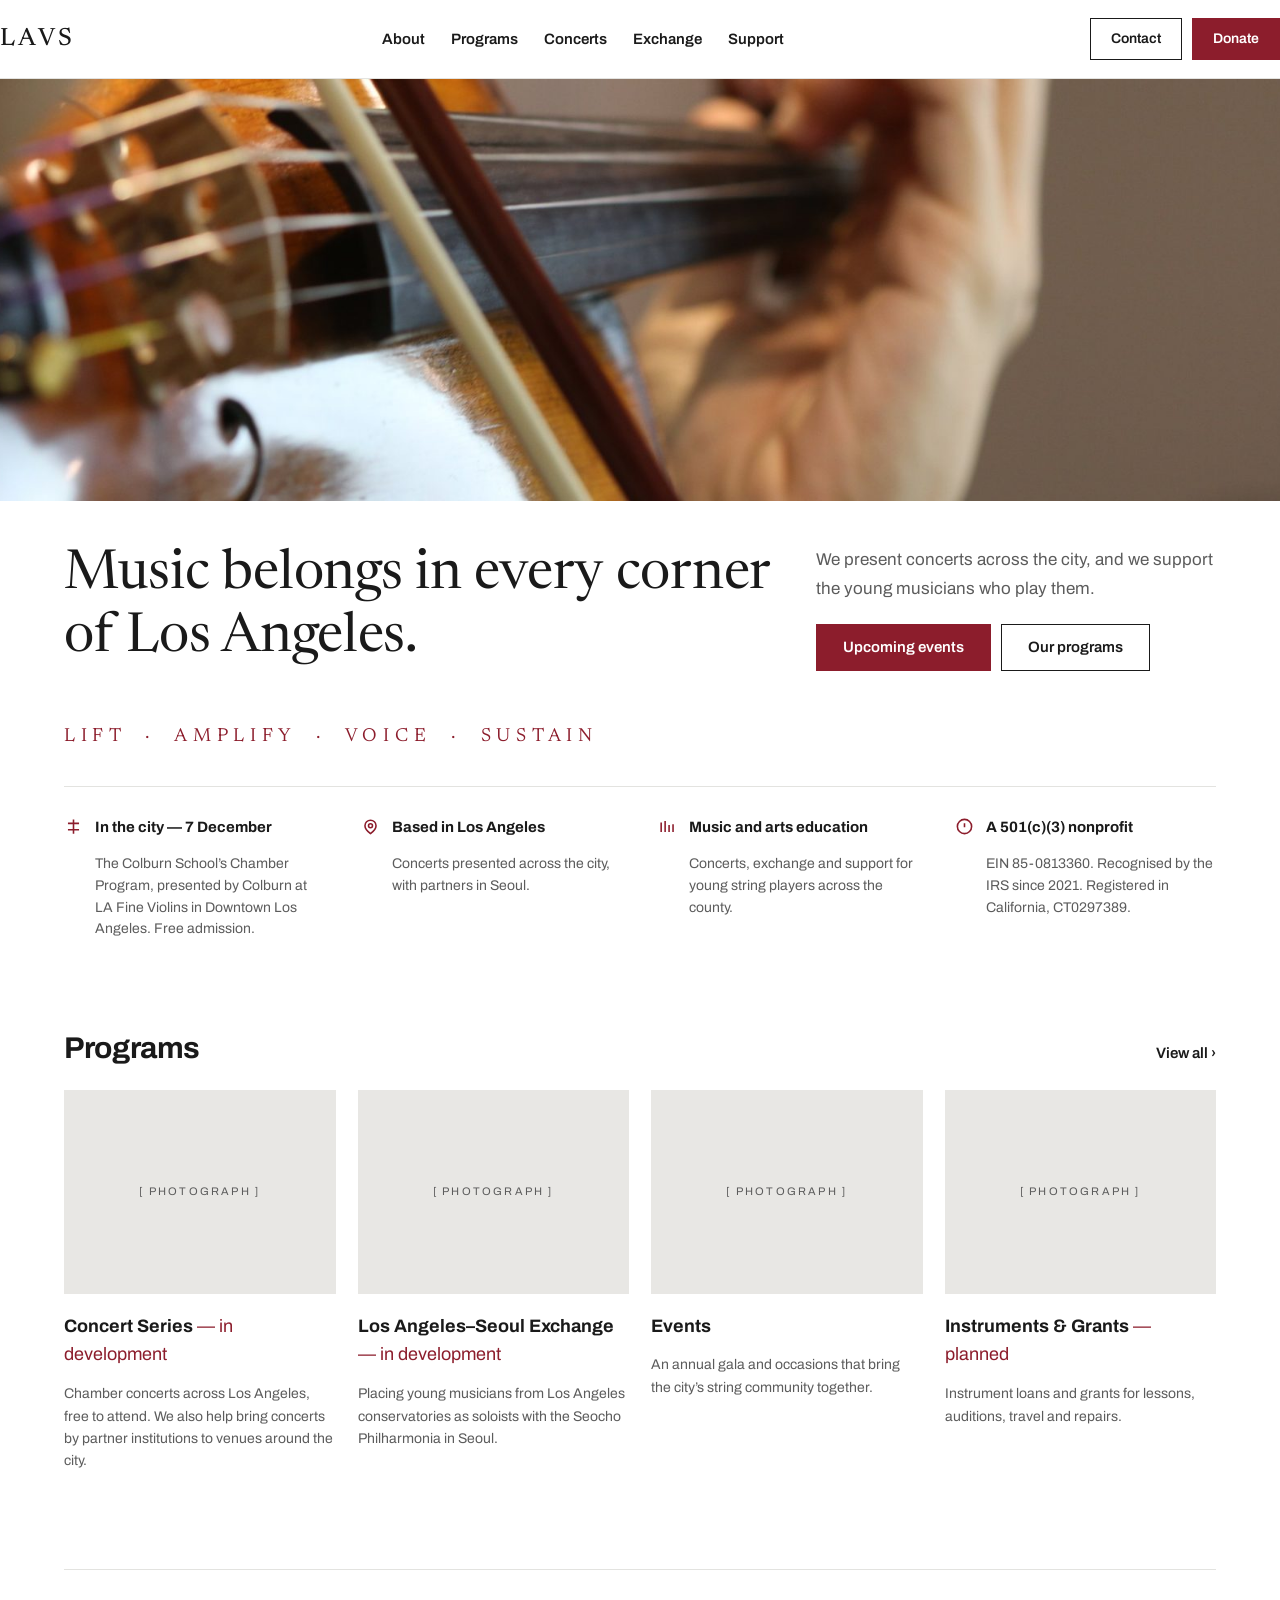
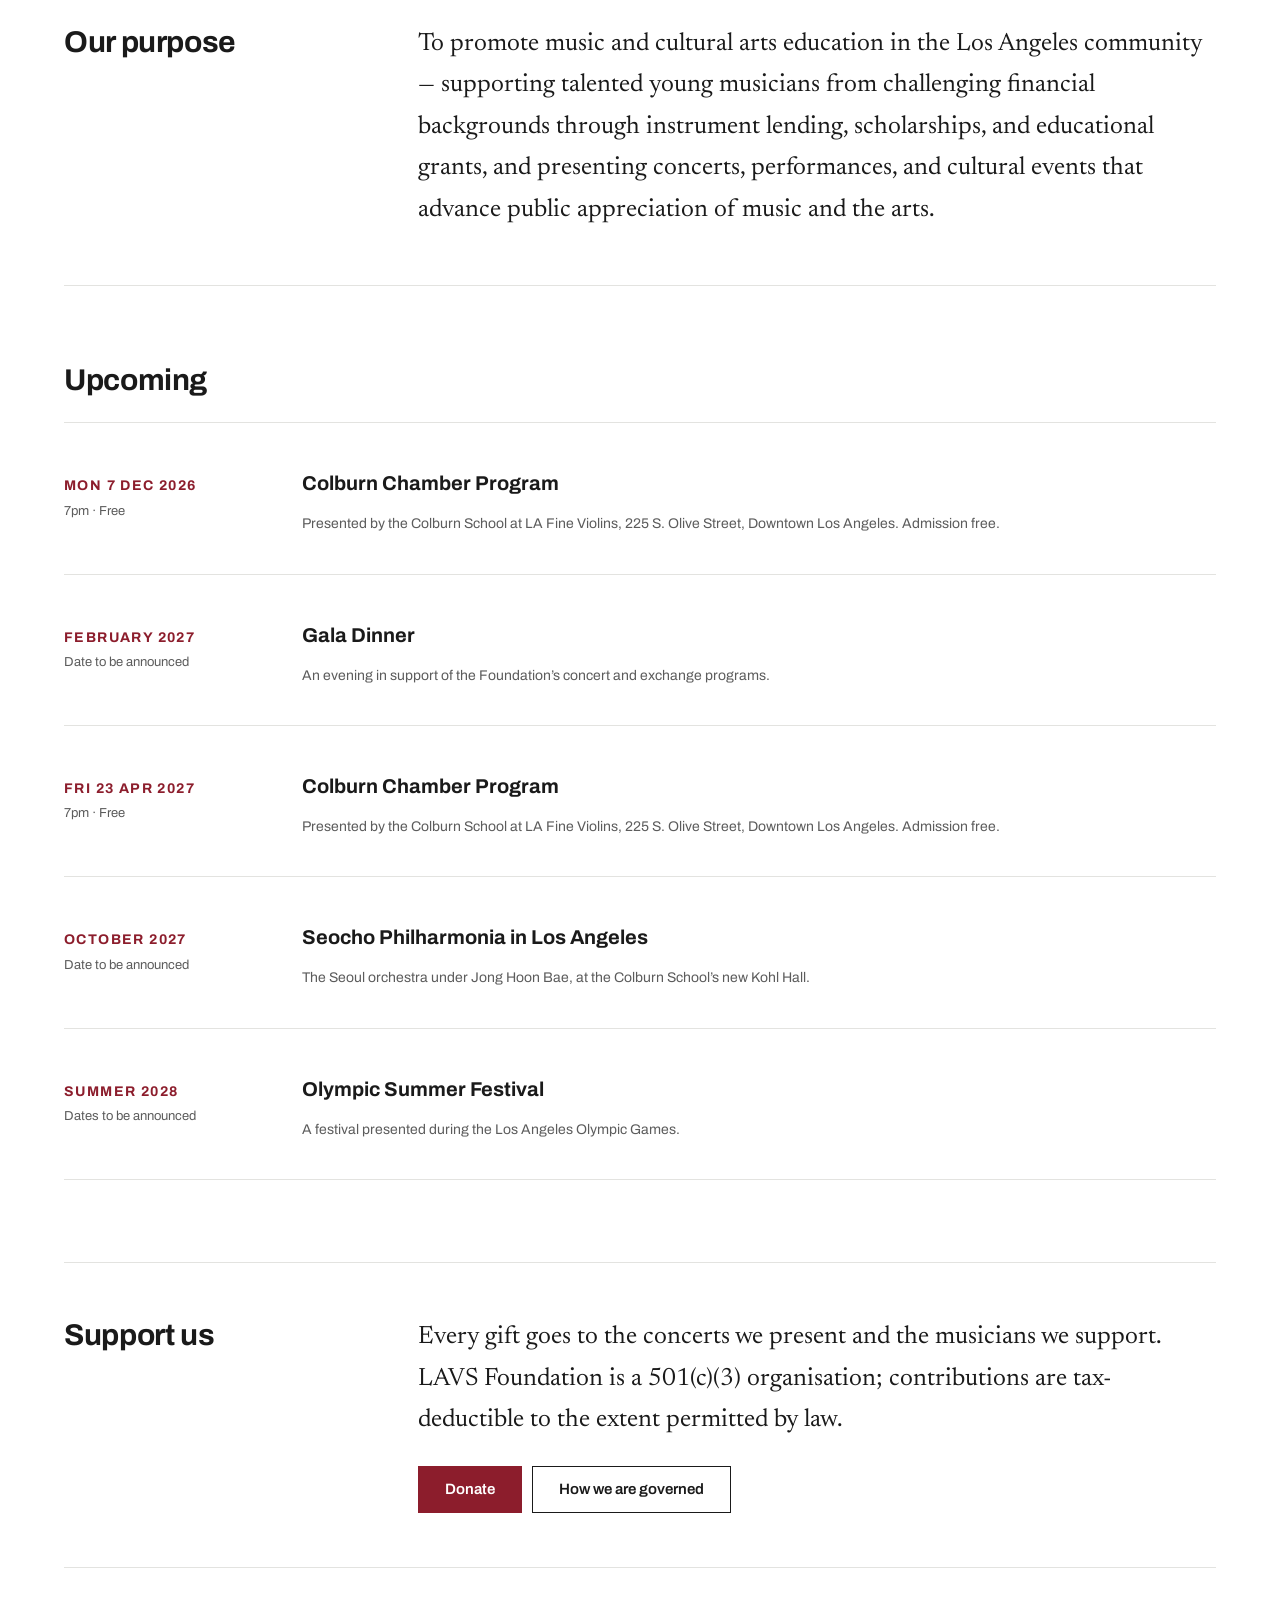
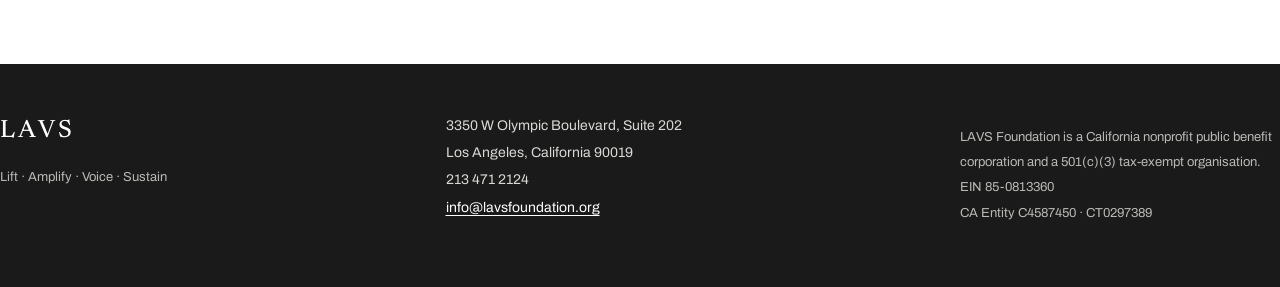
==== index.html @ 90a1b9f6 "Add the Support page Gives donors a page of their own: how to give, what gifts pay for, cheque and m" ====
<!doctype html>
<html lang="en">
<head>
<meta charset="utf-8">
<meta name="viewport" content="width=device-width, initial-scale=1">
<title>LAVS Foundation — Music belongs in every corner of Los Angeles</title>
<meta name="description" content="LAVS Foundation presents concerts across Los Angeles and supports the young musicians who play them. A 501(c)(3) nonprofit.">
<meta property="og:title" content="LAVS Foundation">
<meta property="og:description" content="Music belongs in every corner of Los Angeles.">
<meta property="og:type" content="website">
<link rel="preconnect" href="https://fonts.gstatic.com" crossorigin>
<link rel="stylesheet" href="https://fonts.googleapis.com/css2?family=Newsreader:opsz,wght@6..72,300;6..72,400;6..72,500&family=Archivo:wght@400;500;600;700&display=swap">
<link rel="stylesheet" href="styles.css">
</head>
<body>

<a class="skip" href="#main">Skip to content</a>

<header class="masthead">
  <div class="wrap masthead__inner">
    <a class="wordmark" href="/">LAVS</a>

    <nav class="nav" id="nav" aria-label="Main">
      <a href="about.html">About</a>
      <a href="#programs">Programs</a>
      <a href="#upcoming">Concerts</a>
      <a href="#programs">Exchange</a>
      <a href="support.html">Support</a>
    </nav>

    <div class="masthead__actions">
      <a class="btn btn--ghost-desktop" href="#contact">Contact</a>
      <a class="btn btn--solid" href="support.html#give">Donate</a>
      <button class="navtoggle" id="navtoggle" aria-expanded="false" aria-controls="nav">
        <span class="navtoggle__bars" aria-hidden="true"></span>Menu
      </button>
    </div>
  </div>
  <div class="wrap" id="navmobile"></div>
</header>

<main id="main">

  <div class="hero">
    <img src="images/hero-1600.jpg"
         srcset="images/hero-640.jpg 640w, images/hero-1000.jpg 1000w, images/hero-1600.jpg 1600w"
         sizes="100vw"
         width="1600" height="520"
         alt="Close view of a violin, bow and left hand on the fingerboard">
  </div>

  <div class="wrap">

    <div class="lede">
      <div class="lede__text">
        <h1>Music belongs in every corner of Los Angeles.</h1>
      </div>
      <div class="lede__aside">
        <p>We present concerts across the city, and we support the young musicians who play them.</p>
        <div class="lede__cta">
          <a class="btn btn--solid btn--lg" href="#upcoming">Upcoming events</a>
          <a class="btn btn--lg" href="#programs">Our programs</a>
        </div>
      </div>
    </div>

    <p class="motto">Lift &nbsp;&middot;&nbsp; Amplify &nbsp;&middot;&nbsp; Voice &nbsp;&middot;&nbsp; Sustain</p>

    <div class="facts">
      <div class="fact">
        <svg width="19" height="19" viewBox="0 0 24 24" fill="none" stroke="#8C1D2C" stroke-width="2" aria-hidden="true"><path d="M12 3v18M5 8h14M5 16h14"/></svg>
        <div>
          <div class="fact__t">In the city &mdash; 7 December</div>
          <p class="fact__d">The Colburn School&rsquo;s Chamber Program, presented by Colburn at LA Fine Violins in Downtown Los Angeles. Free admission.</p>
        </div>
      </div>
      <div class="fact">
        <svg width="19" height="19" viewBox="0 0 24 24" fill="none" stroke="#8C1D2C" stroke-width="2" aria-hidden="true"><path d="M12 21s-7-5.2-7-10a7 7 0 1114 0c0 4.8-7 10-7 10z"/><circle cx="12" cy="11" r="2.5"/></svg>
        <div>
          <div class="fact__t">Based in Los Angeles</div>
          <p class="fact__d">Concerts presented across the city, with partners in Seoul.</p>
        </div>
      </div>
      <div class="fact">
        <svg width="19" height="19" viewBox="0 0 24 24" fill="none" stroke="#8C1D2C" stroke-width="2" aria-hidden="true"><path d="M4 19V7m5 12V5m5 14v-9m5 9V9"/></svg>
        <div>
          <div class="fact__t">Music and arts education</div>
          <p class="fact__d">Concerts, exchange and support for young string players across the county.</p>
        </div>
      </div>
      <div class="fact">
        <svg width="19" height="19" viewBox="0 0 24 24" fill="none" stroke="#8C1D2C" stroke-width="2" aria-hidden="true"><circle cx="12" cy="12" r="9"/><path d="M12 8v5M12 16h.01"/></svg>
        <div>
          <div class="fact__t">A 501(c)(3) nonprofit</div>
          <p class="fact__d">EIN 85-0813360. Recognised by the IRS since 2021. Registered in California, CT0297389.</p>
        </div>
      </div>
    </div>

    <section class="section" id="programs">
      <div class="section__head">
        <h2>Programs</h2>
        <a class="more" href="about.html">View all &rsaquo;</a>
      </div>
      <div class="cards">
        <article>
          <div class="card__plate"><span>[ Photograph ]</span></div>
          <h3 class="card__t">Concert Series <em>&mdash; in development</em></h3>
          <p class="card__d">Chamber concerts across Los Angeles, free to attend. We also help bring concerts by partner institutions to venues around the city.</p>
        </article>
        <article>
          <div class="card__plate"><span>[ Photograph ]</span></div>
          <h3 class="card__t">Los Angeles&ndash;Seoul Exchange <em>&mdash; in development</em></h3>
          <p class="card__d">Placing young musicians from Los Angeles conservatories as soloists with the Seocho Philharmonia in Seoul.</p>
        </article>
        <article>
          <div class="card__plate"><span>[ Photograph ]</span></div>
          <h3 class="card__t">Events</h3>
          <p class="card__d">An annual gala and occasions that bring the city&rsquo;s string community together.</p>
        </article>
        <article>
          <div class="card__plate"><span>[ Photograph ]</span></div>
          <h3 class="card__t">Instruments &amp; Grants <em>&mdash; planned</em></h3>
          <p class="card__d">Instrument loans and grants for lessons, auditions, travel and repairs.</p>
        </article>
      </div>
    </section>

    <section class="purpose">
      <h2>Our purpose</h2>
      <p>To promote music and cultural arts education in the Los Angeles community &mdash; supporting talented young musicians from challenging financial backgrounds through instrument lending, scholarships, and educational grants, and presenting concerts, performances, and cultural events that advance public appreciation of music and the arts.</p>
    </section>

    <section class="section" id="upcoming">
      <div class="section__head">
        <h2>Upcoming</h2>
      </div>
      <div class="events">

        <article class="event">
          <div class="event__when">
            <div class="event__date">Mon 7 Dec 2026</div>
            <div class="event__time">7pm &middot; Free</div>
          </div>
          <div>
            <h3 class="event__t">Colburn Chamber Program</h3>
            <p class="event__d">Presented by the Colburn School at LA Fine Violins, 225 S. Olive Street, Downtown Los Angeles. Admission free.</p>
          </div>
        </article>

        <article class="event">
          <div class="event__when">
            <div class="event__date">February 2027</div>
            <div class="event__time">Date to be announced</div>
          </div>
          <div>
            <h3 class="event__t">Gala Dinner</h3>
            <p class="event__d">An evening in support of the Foundation&rsquo;s concert and exchange programs.</p>
          </div>
        </article>

        <article class="event">
          <div class="event__when">
            <div class="event__date">Fri 23 Apr 2027</div>
            <div class="event__time">7pm &middot; Free</div>
          </div>
          <div>
            <h3 class="event__t">Colburn Chamber Program</h3>
            <p class="event__d">Presented by the Colburn School at LA Fine Violins, 225 S. Olive Street, Downtown Los Angeles. Admission free.</p>
          </div>
        </article>

        <article class="event">
          <div class="event__when">
            <div class="event__date">October 2027</div>
            <div class="event__time">Date to be announced</div>
          </div>
          <div>
            <h3 class="event__t">Seocho Philharmonia in Los Angeles</h3>
            <p class="event__d">The Seoul orchestra under Jong Hoon Bae, at the Colburn School&rsquo;s new Kohl Hall.</p>
          </div>
        </article>

        <article class="event">
          <div class="event__when">
            <div class="event__date">Summer 2028</div>
            <div class="event__time">Dates to be announced</div>
          </div>
          <div>
            <h3 class="event__t">Olympic Summer Festival</h3>
            <p class="event__d">A festival presented during the Los Angeles Olympic Games.</p>
          </div>
        </article>

      </div>
    </section>

    <section class="purpose" id="support">
      <h2>Support us</h2>
      <div>
        <p style="margin-bottom:24px">Every gift goes to the concerts we present and the musicians we support. LAVS Foundation is a 501(c)(3) organisation; contributions are tax-deductible to the extent permitted by law.</p>
        <div class="lede__cta">
          <a class="btn btn--solid btn--lg" href="support.html#give">Donate</a>
          <a class="btn btn--lg" href="about.html">How we are governed</a>
        </div>
      </div>
    </section>

  </div>
</main>

<footer class="foot" id="contact">
  <div class="wrap foot__inner">
    <div>
      <div class="foot__mark">LAVS</div>
      <p class="foot__motto">Lift &middot; Amplify &middot; Voice &middot; Sustain</p>
    </div>
    <address class="foot__contact" style="font-style:normal">
      3350 W Olympic Boulevard, Suite 202<br>
      Los Angeles, California 90019<br>
      213&thinsp;471&thinsp;2124<br>
      <a href="mailto:info@lavsfoundation.org">info@lavsfoundation.org</a>
    </address>
    <p class="foot__legal">
      LAVS Foundation is a California nonprofit public benefit corporation and a 501(c)(3) tax-exempt organisation.<br>
      EIN 85-0813360<br>
      CA Entity C4587450 &middot; CT0297389
    </p>
  </div>
</footer>

<script>
(function () {
  var btn = document.getElementById('navtoggle');
  var nav = document.getElementById('nav');
  var slot = document.getElementById('navmobile');
  if (!btn || !nav || !slot) return;
  btn.addEventListener('click', function () {
    var open = btn.getAttribute('aria-expanded') === 'true';
    btn.setAttribute('aria-expanded', String(!open));
    if (open) {
      nav.classList.remove('nav--open');
      nav.style.display = '';
    } else {
      slot.appendChild(nav);
      nav.classList.add('nav--open');
      nav.style.display = 'flex';
    }
  });
})();
</script>

</body>
</html>
---- styles.css ----
/* LAVS Foundation — lavsfoundation.org */

:root {
  --ink:    #1A1A1A;
  --muted:  #5C5C5C;
  --faint:  #8A8A85;
  --rule:   #E3E3E0;
  --plate:  #E8E7E4;
  --accent: #8C1D2C;
  --accent-dark: #6E1623;
  --bg:     #FFFFFF;

  --serif: Newsreader, Georgia, "Times New Roman", serif;
  --sans:  Archivo, "Helvetica Neue", Helvetica, Arial, sans-serif;

  --gutter: 24px;
  --max: 1312px;
}

@media (min-width: 760px)  { :root { --gutter: 40px; } }
@media (min-width: 1100px) { :root { --gutter: 64px; } }

*, *::before, *::after { box-sizing: border-box; }

html { -webkit-text-size-adjust: 100%; scroll-behavior: smooth; }

body {
  margin: 0;
  background: var(--bg);
  color: var(--ink);
  font-family: var(--sans);
  font-size: 16px;
  line-height: 1.6;
  -webkit-font-smoothing: antialiased;
}

img { max-width: 100%; height: auto; display: block; }

a { color: var(--ink); text-decoration: none; }
a:hover { color: var(--accent); }

:focus-visible { outline: 2px solid var(--accent); outline-offset: 3px; }

.wrap { max-width: var(--max); margin: 0 auto; padding: 0 var(--gutter); }

.skip {
  position: absolute; left: -9999px; top: 0;
  background: var(--ink); color: #fff; padding: 12px 18px; z-index: 100;
}
.skip:focus { left: 0; color: #fff; }

/* ---------- header ---------- */

.masthead { border-bottom: 1px solid var(--rule); }

.masthead__inner {
  display: flex; align-items: center; justify-content: space-between;
  gap: 20px; padding: 18px 0;
}

.wordmark {
  font-family: var(--serif); font-weight: 500; font-size: 25px;
  letter-spacing: 0.13em; line-height: 1; white-space: nowrap;
}

.nav { display: flex; align-items: center; gap: 26px; }
.nav a { font-size: 15px; font-weight: 600; }
.nav a[aria-current="page"] { color: var(--accent); }

.masthead__actions { display: flex; align-items: center; gap: 10px; }

.btn {
  display: inline-block; font-family: var(--sans);
  font-size: 14px; font-weight: 600; line-height: 1;
  padding: 13px 20px; border: 1px solid var(--ink); background: none;
  cursor: pointer; white-space: nowrap;
}
.btn:hover { background: var(--ink); color: #fff; }

.btn--solid { background: var(--accent); border-color: var(--accent); color: #fff; }
.btn--solid:hover { background: var(--accent-dark); border-color: var(--accent-dark); color: #fff; }

.btn--lg { font-size: 15px; padding: 15px 26px; }

.navtoggle { display: none; }

@media (max-width: 1023px) {
  .nav, .masthead__actions .btn--ghost-desktop { display: none; }
  .navtoggle {
    display: inline-flex; align-items: center; gap: 9px;
    font-family: var(--sans); font-size: 14px; font-weight: 600;
    background: none; border: 1px solid var(--ink); padding: 12px 16px; cursor: pointer;
  }
  .navtoggle__bars { display: block; width: 16px; height: 10px; position: relative; }
  .navtoggle__bars::before,
  .navtoggle__bars::after {
    content: ""; position: absolute; left: 0; width: 16px; height: 1.5px; background: var(--ink);
  }
  .navtoggle__bars::before { top: 0; }
  .navtoggle__bars::after  { bottom: 0; }

  .nav--open {
    display: flex; flex-direction: column; align-items: flex-start; gap: 0;
    padding: 4px 0 20px;
  }
  .nav--open a {
    display: block; width: 100%; padding: 15px 0;
    border-top: 1px solid var(--rule); font-size: 17px;
  }
}

/* ---------- hero ---------- */

.hero { background: var(--plate); overflow: hidden; }
.hero img { width: 100%; height: clamp(190px, 33vw, 470px); object-fit: cover; }

.lede {
  display: flex; gap: 40px; align-items: flex-end;
  justify-content: space-between; padding-top: 44px;
}
.lede__text { max-width: 760px; }

h1 {
  margin: 0;
  font-family: var(--serif); font-weight: 400;
  font-size: clamp(32px, 5.4vw, 55px); line-height: 1.14;
  letter-spacing: -0.005em;
}

.lede__aside { flex-shrink: 0; max-width: 400px; }
.lede__aside p { margin: 0 0 20px; font-size: 17px; line-height: 1.7; color: var(--muted); }
.lede__cta { display: flex; flex-wrap: wrap; gap: 10px; }

@media (max-width: 1023px) {
  .lede { flex-direction: column; align-items: stretch; gap: 26px; padding-top: 36px; }
  .lede__aside { max-width: none; }
}

.motto {
  font-family: var(--serif); font-size: clamp(14px, 2.2vw, 19px);
  letter-spacing: 0.3em; text-transform: uppercase; color: var(--accent);
  padding-top: 32px;
}

/* ---------- utility strip ---------- */

.facts {
  display: grid; gap: 28px 36px;
  grid-template-columns: repeat(4, minmax(0, 1fr));
  margin-top: 34px; padding-top: 28px; border-top: 1px solid var(--rule);
}
@media (max-width: 1023px) { .facts { grid-template-columns: repeat(2, minmax(0, 1fr)); } }
@media (max-width: 599px)  { .facts { grid-template-columns: 1fr; gap: 22px; } }

.fact { display: flex; gap: 12px; }
.fact svg { flex-shrink: 0; margin-top: 2px; }
.fact__t { font-size: 15px; font-weight: 700; margin-bottom: 5px; }
.fact__d { font-size: 14px; line-height: 1.55; color: var(--muted); }

/* ---------- sections ---------- */

.section { padding-top: clamp(56px, 7vw, 76px); }

.section__head {
  display: flex; justify-content: space-between; align-items: baseline;
  gap: 20px; margin-bottom: 24px;
}

h2 {
  margin: 0;
  font-size: clamp(24px, 3.6vw, 30px); font-weight: 700;
  letter-spacing: -0.012em; line-height: 1.2;
}

.more { font-size: 15px; font-weight: 600; white-space: nowrap; }

/* ---------- programme cards ---------- */

.cards {
  display: grid; gap: 30px 22px;
  grid-template-columns: repeat(4, minmax(0, 1fr));
}
@media (max-width: 1023px) { .cards { grid-template-columns: repeat(2, minmax(0, 1fr)); } }
@media (max-width: 599px)  { .cards { grid-template-columns: 1fr; } }

.card__plate {
  aspect-ratio: 4 / 3; background: var(--plate);
  display: flex; align-items: center; justify-content: center;
  margin-bottom: 14px;
}
.card__plate span {
  font-size: 11px; letter-spacing: 0.2em; text-transform: uppercase; color: var(--muted);
}
.card__t { font-size: 18px; font-weight: 700; margin-bottom: 6px; }
.card__t em { font-style: normal; font-weight: 400; color: var(--accent); }
.card__d { font-size: 14px; line-height: 1.6; color: var(--muted); }

/* ---------- purpose ---------- */

.purpose {
  display: flex; gap: clamp(28px, 5vw, 72px);
  margin-top: clamp(60px, 8vw, 82px);
  padding: clamp(38px, 5vw, 54px) 0;
  border-top: 1px solid var(--rule); border-bottom: 1px solid var(--rule);
}
.purpose h2 { width: 290px; flex-shrink: 0; }
.purpose p {
  margin: 0; max-width: 820px;
  font-family: var(--serif); font-size: clamp(19px, 2.6vw, 25px); line-height: 1.66;
}
@media (max-width: 899px) {
  .purpose { flex-direction: column; gap: 20px; }
  .purpose h2 { width: auto; }
}

/* ---------- events ---------- */

.events { display: flex; flex-direction: column; }

.event {
  display: flex; gap: 38px; align-items: baseline;
  padding: 24px 0; border-top: 1px solid var(--rule);
}
.event:last-child { border-bottom: 1px solid var(--rule); }
.event__when { width: 200px; flex-shrink: 0; }
.event__date {
  font-size: 14px; font-weight: 700; letter-spacing: 0.1em;
  text-transform: uppercase; color: var(--accent);
}
.event__time { font-size: 13px; color: var(--muted); margin-top: 3px; }
.event__t { font-size: clamp(18px, 2.4vw, 20px); font-weight: 700; margin-bottom: 5px; }
.event__d { font-size: 14px; line-height: 1.6; color: var(--muted); }

@media (max-width: 759px) {
  .event { flex-direction: column; gap: 10px; }
  .event__when { width: auto; }
  .event__time { display: inline; margin-left: 10px; }
}

/* ---------- about page ---------- */

.pagehead { display: flex; gap: clamp(28px, 5vw, 72px); padding-top: clamp(48px, 6vw, 76px); }
.pagehead h1 { width: 290px; flex-shrink: 0; }
.pagehead p {
  margin: 0; max-width: 760px;
  font-family: var(--serif); font-size: clamp(19px, 2.6vw, 25px); line-height: 1.66;
}
@media (max-width: 899px) {
  .pagehead { flex-direction: column; gap: 18px; }
  .pagehead h1 { width: auto; }
}

.split {
  display: flex; gap: clamp(28px, 5vw, 72px);
  padding: clamp(38px, 5vw, 54px) 0; border-top: 1px solid var(--rule);
}
.split > h2 { width: 290px; flex-shrink: 0; }
.split__body { max-width: 760px; width: 100%; }
@media (max-width: 899px) {
  .split { flex-direction: column; gap: 22px; }
  .split > h2 { width: auto; }
}

.lead { margin: 0 0 24px; font-family: var(--serif); font-size: clamp(18px, 2.3vw, 22px); line-height: 1.75; }
.note { margin: 0; font-size: 16px; line-height: 1.85; color: var(--muted); }

.stack { display: flex; flex-direction: column; gap: 26px; }
.stack__t { font-size: 19px; font-weight: 700; margin-bottom: 7px; }
.stack__t em { font-style: normal; font-weight: 400; color: var(--accent); }
.stack__d { font-size: 16px; line-height: 1.8; color: var(--muted); }

/* board */

.person {
  display: flex; gap: 28px; padding: 30px 0; border-top: 1px solid var(--rule);
}
.person:first-child { border-top: 0; padding-top: 0; }
.person:last-child { border-bottom: 1px solid var(--rule); }
.person__photo {
  width: 118px; height: 148px; flex-shrink: 0; background: var(--plate);
  display: flex; align-items: center; justify-content: center;
}
.person__photo span {
  font-size: 9px; letter-spacing: 0.18em; text-transform: uppercase; color: var(--muted);
}
.person__name { font-size: 20px; font-weight: 700; }
.person__role {
  font-size: 13px; letter-spacing: 0.14em; text-transform: uppercase;
  color: var(--accent); margin: 5px 0 11px;
}
.person__bio { font-size: 15px; line-height: 1.8; color: var(--muted); }

@media (max-width: 599px) {
  .person { gap: 18px; }
  .person__photo { width: 84px; height: 106px; }
}

/* filings table */

.rows { display: flex; flex-direction: column; }
.row {
  display: flex; gap: 30px; padding: 16px 0; border-top: 1px solid var(--rule);
}
.row:last-child { border-bottom: 1px solid var(--rule); }
.row__k { width: 300px; flex-shrink: 0; font-size: 15px; color: var(--muted); }
.row__v { font-size: 15px; font-weight: 600; }
@media (max-width: 759px) {
  .row { flex-direction: column; gap: 4px; }
  .row__k { width: auto; }
}

.filebtns { margin-top: 22px; display: flex; flex-wrap: wrap; gap: 10px; }

/* ---------- footer ---------- */

.foot {
  margin-top: clamp(64px, 9vw, 96px);
  background: var(--ink); color: #fff;
}
.foot__inner {
  display: flex; justify-content: space-between; gap: 40px;
  padding: 48px 0;
}
.foot a { color: #fff; text-decoration: underline; text-underline-offset: 3px; }
.foot a:hover { color: #fff; opacity: 0.75; }

.foot__mark {
  font-family: var(--serif); font-size: 25px; font-weight: 500;
  letter-spacing: 0.13em; margin-bottom: 14px;
}
.foot__motto { font-size: 13px; line-height: 1.8; color: #B8B8B4; }
.foot__contact { font-size: 14px; line-height: 1.95; color: #D8D8D4; }
.foot__legal { font-size: 13px; line-height: 1.95; color: #B8B8B4; max-width: 320px; }

@media (max-width: 899px) {
  .foot__inner { flex-direction: column; gap: 30px; }
  .foot__legal { max-width: none; }
}
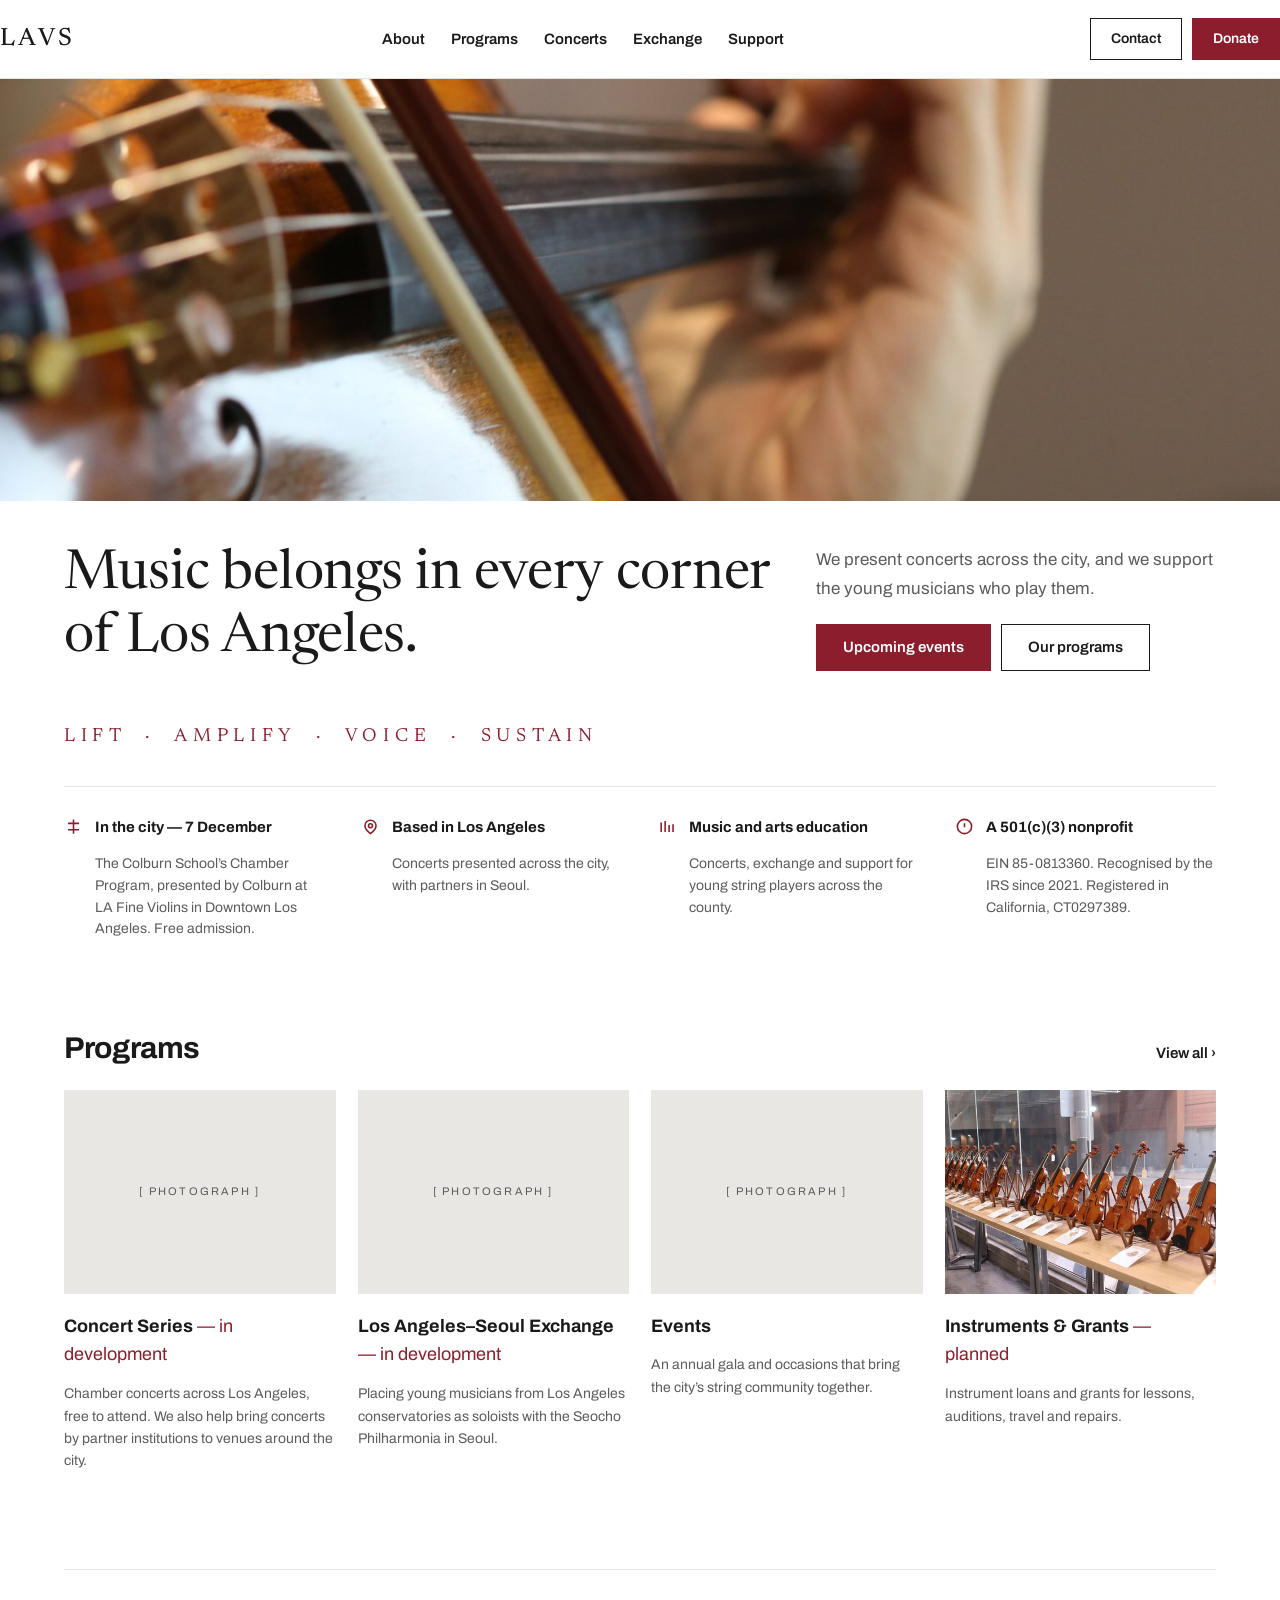
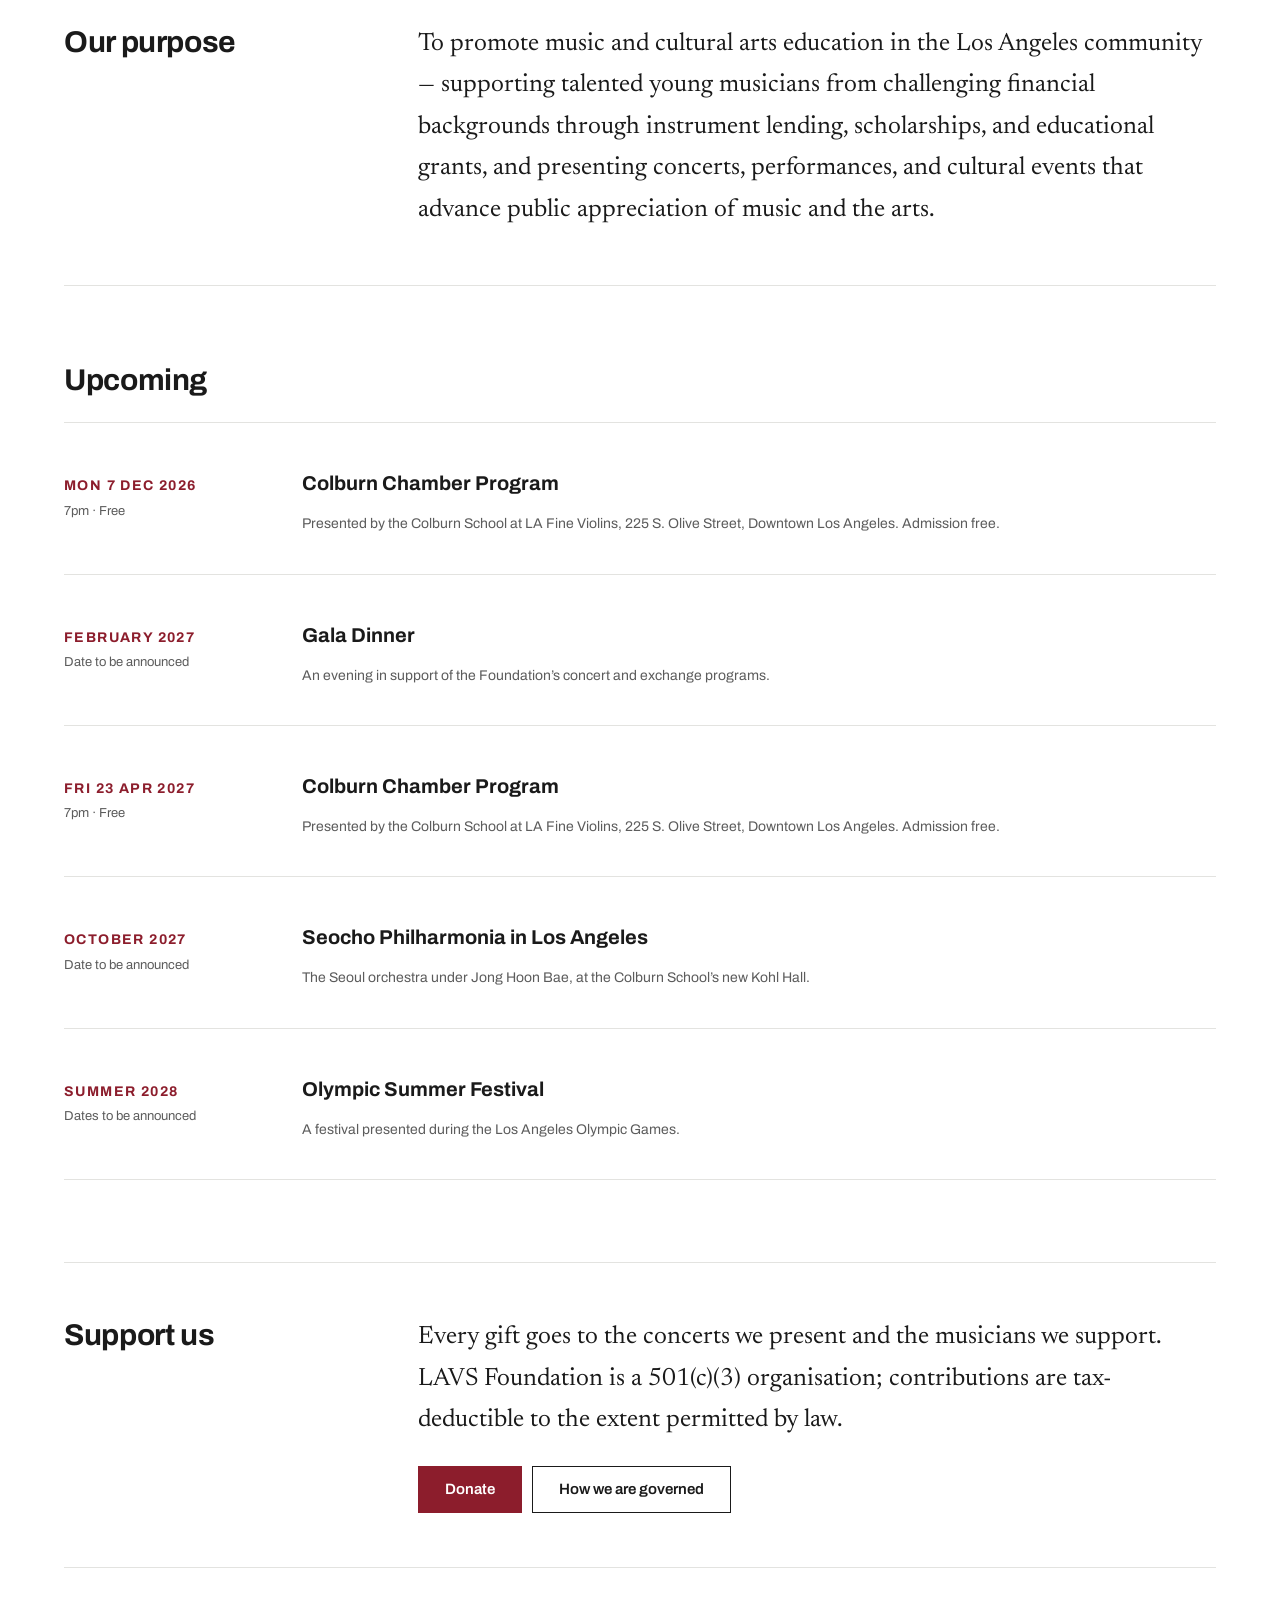
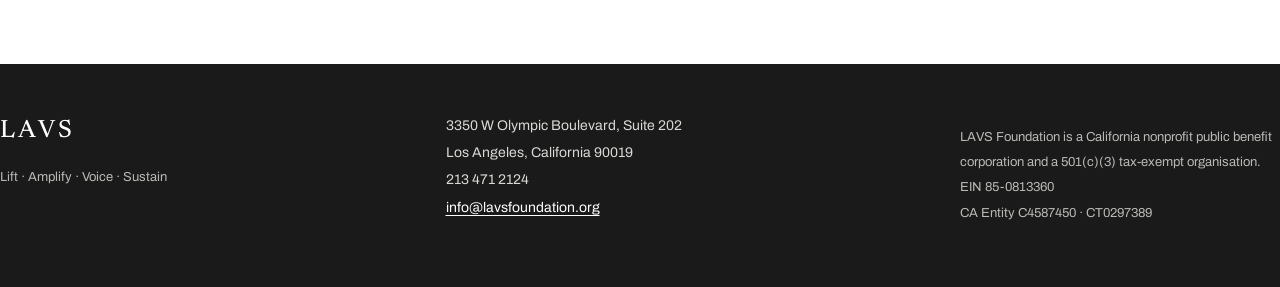
==== commit 3204af35: "Add the instruments photograph to the Programs row A real photograph of the shop's instruments, each" ====
--- a/index.html
+++ b/index.html
@@ -30,7 +30,7 @@
 
     <div class="masthead__actions">
       <a class="btn btn--ghost-desktop" href="#contact">Contact</a>
-      <a class="btn btn--solid" href="support.html#give">Donate</a>
+      <a class="btn btn--solid" href="https://www.paypal.com/donate/?hosted_button_id=WNF7NLER56RG4" target="_blank" rel="noopener">Donate</a>
       <button class="navtoggle" id="navtoggle" aria-expanded="false" aria-controls="nav">
         <span class="navtoggle__bars" aria-hidden="true"></span>Menu
       </button>
@@ -119,7 +119,11 @@
           <p class="card__d">An annual gala and occasions that bring the city&rsquo;s string community together.</p>
         </article>
         <article>
-          <div class="card__plate"><span>[ Photograph ]</span></div>
+          <div class="card__plate"><img src="images/instruments-480.jpg"
+               srcset="images/instruments-480.jpg 480w, images/instruments-960.jpg 960w"
+               sizes="(min-width: 1024px) 300px, (min-width: 600px) 45vw, 90vw"
+               width="480" height="360" loading="lazy"
+               alt="A row of violins on stands along a workbench, each with a maker's card beside it"></div>
           <h3 class="card__t">Instruments &amp; Grants <em>&mdash; planned</em></h3>
           <p class="card__d">Instrument loans and grants for lessons, auditions, travel and repairs.</p>
         </article>
@@ -200,7 +204,7 @@
       <div>
         <p style="margin-bottom:24px">Every gift goes to the concerts we present and the musicians we support. LAVS Foundation is a 501(c)(3) organisation; contributions are tax-deductible to the extent permitted by law.</p>
         <div class="lede__cta">
-          <a class="btn btn--solid btn--lg" href="support.html#give">Donate</a>
+          <a class="btn btn--solid btn--lg" href="https://www.paypal.com/donate/?hosted_button_id=WNF7NLER56RG4" target="_blank" rel="noopener">Donate</a>
           <a class="btn btn--lg" href="about.html">How we are governed</a>
         </div>
       </div>
--- a/styles.css
+++ b/styles.css
@@ -188,6 +188,8 @@
   display: flex; align-items: center; justify-content: center;
   margin-bottom: 14px;
 }
+.card__plate { overflow: hidden; }
+.card__plate img { width: 100%; height: 100%; object-fit: cover; display: block; }
 .card__plate span {
   font-size: 11px; letter-spacing: 0.2em; text-transform: uppercase; color: var(--muted);
 }
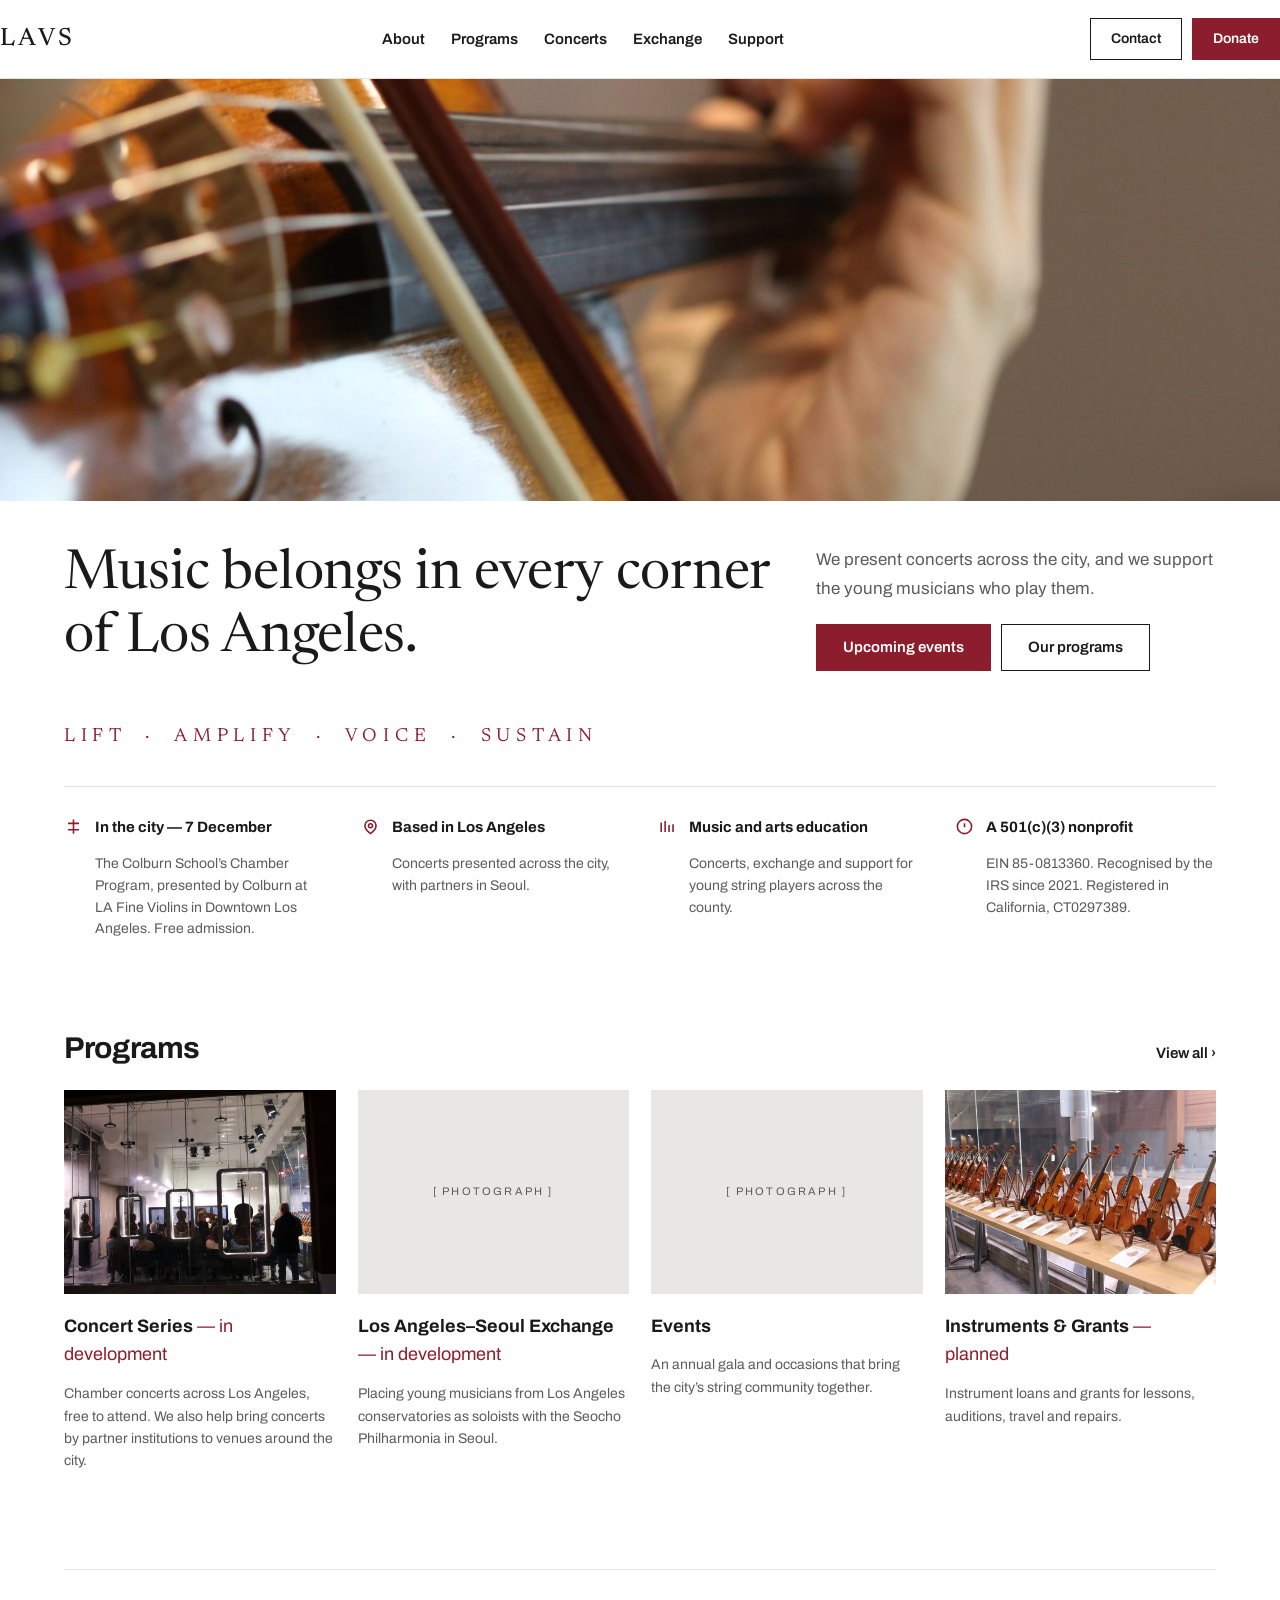
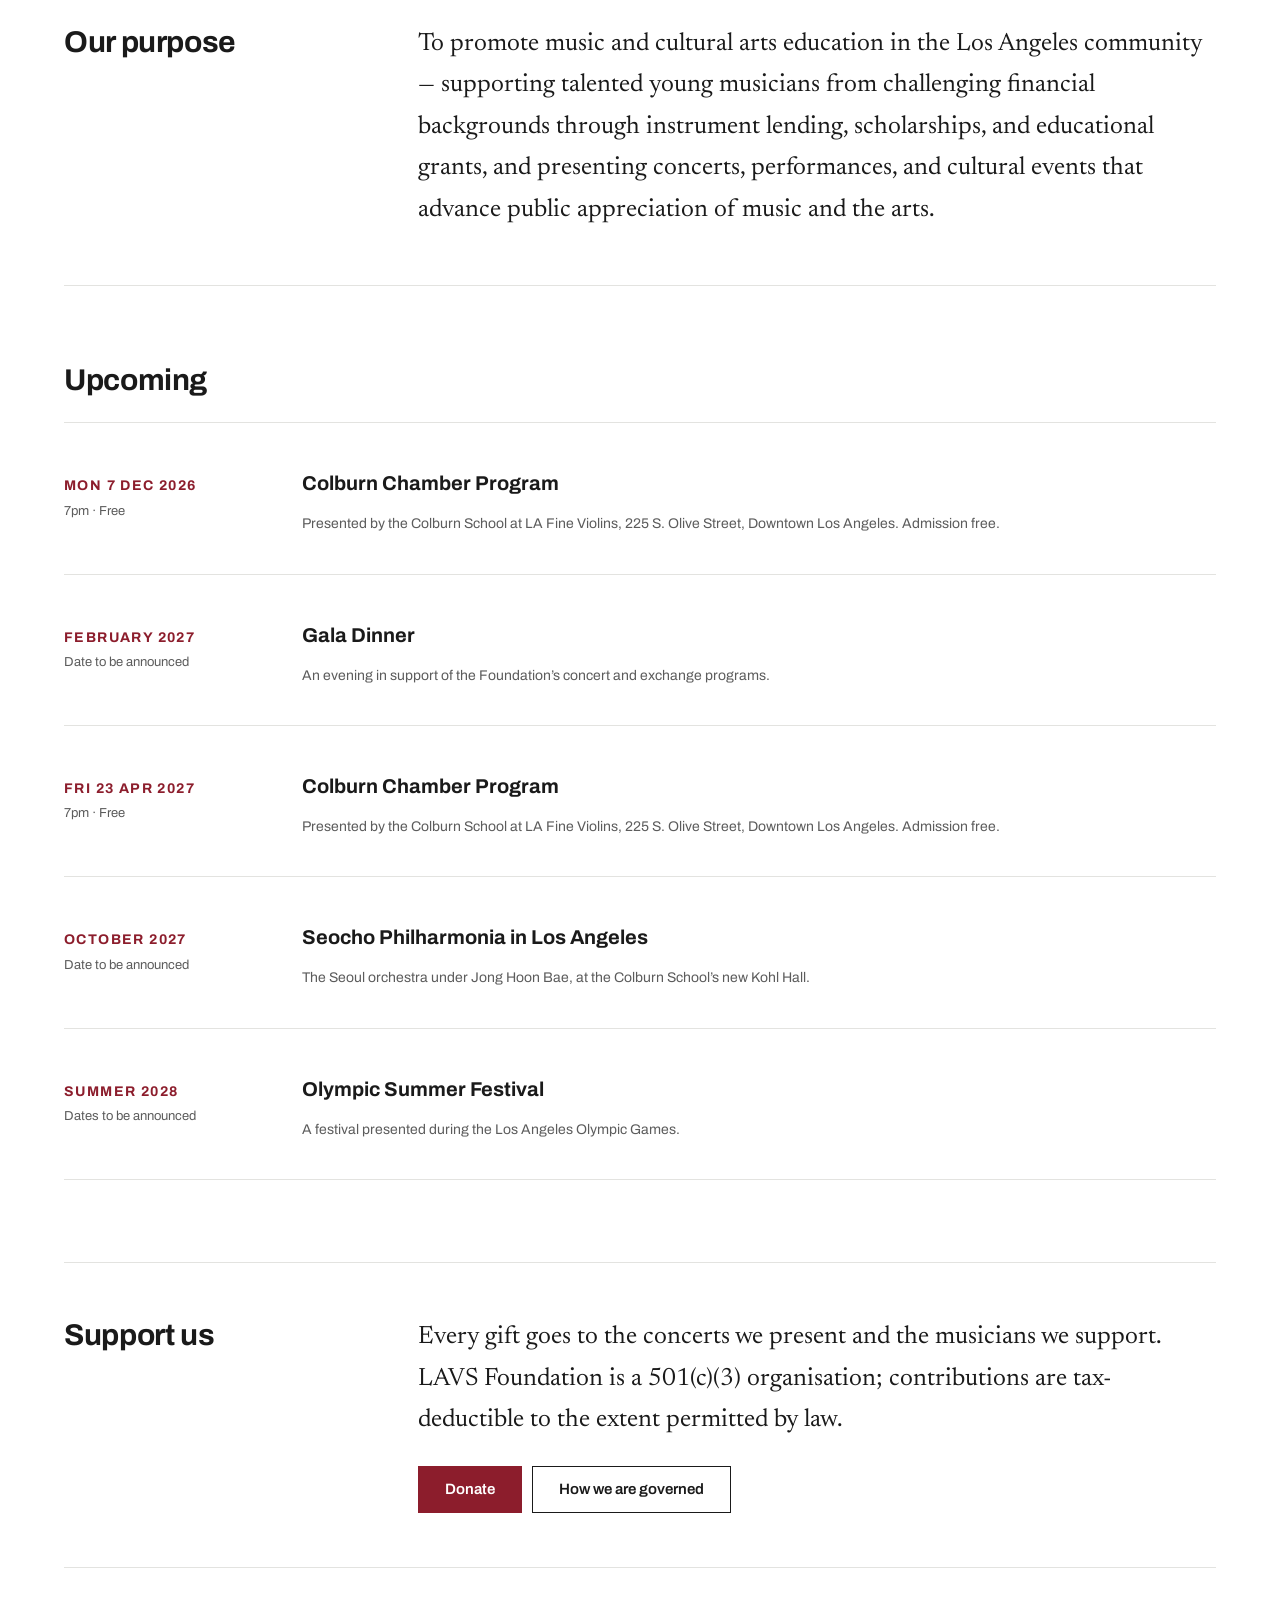
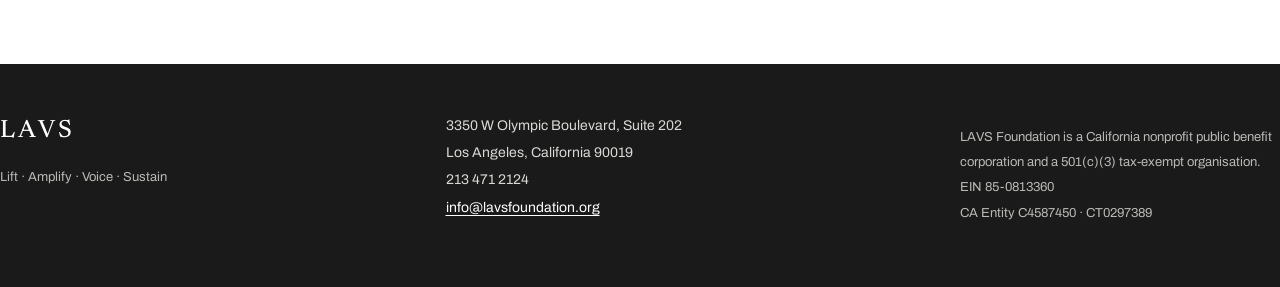
==== commit d48bb7f4: "Add the salon concert photograph to the Concert Series card Shot from the street at night: the audie" ====
--- a/index.html
+++ b/index.html
@@ -104,7 +104,11 @@
       </div>
       <div class="cards">
         <article>
-          <div class="card__plate"><span>[ Photograph ]</span></div>
+          <div class="card__plate"><img src="images/concert-480.jpg"
+               srcset="images/concert-480.jpg 480w, images/concert-960.jpg 960w"
+               sizes="(min-width: 1024px) 300px, (min-width: 600px) 45vw, 90vw"
+               width="480" height="360" loading="lazy"
+               alt="A salon concert seen from the street at night, the audience seated beyond lit instrument cases"></div>
           <h3 class="card__t">Concert Series <em>&mdash; in development</em></h3>
           <p class="card__d">Chamber concerts across Los Angeles, free to attend. We also help bring concerts by partner institutions to venues around the city.</p>
         </article>
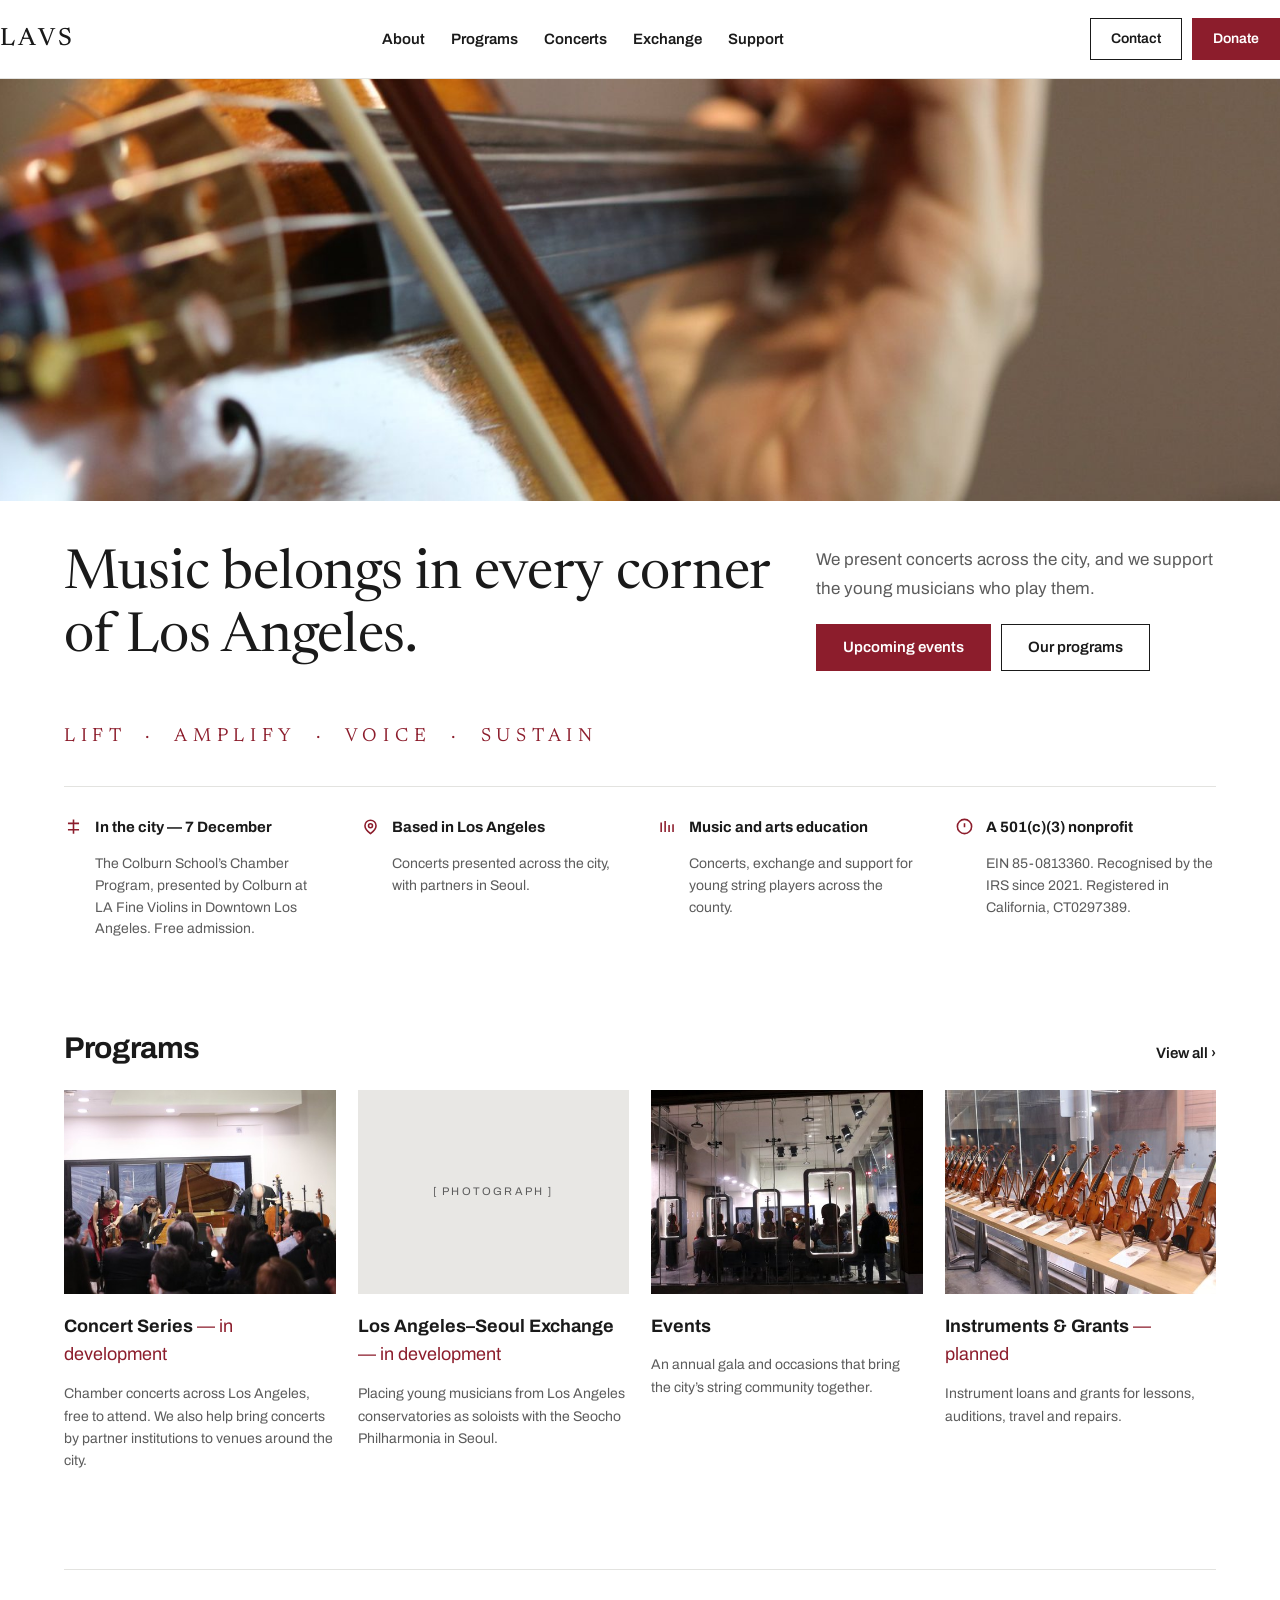
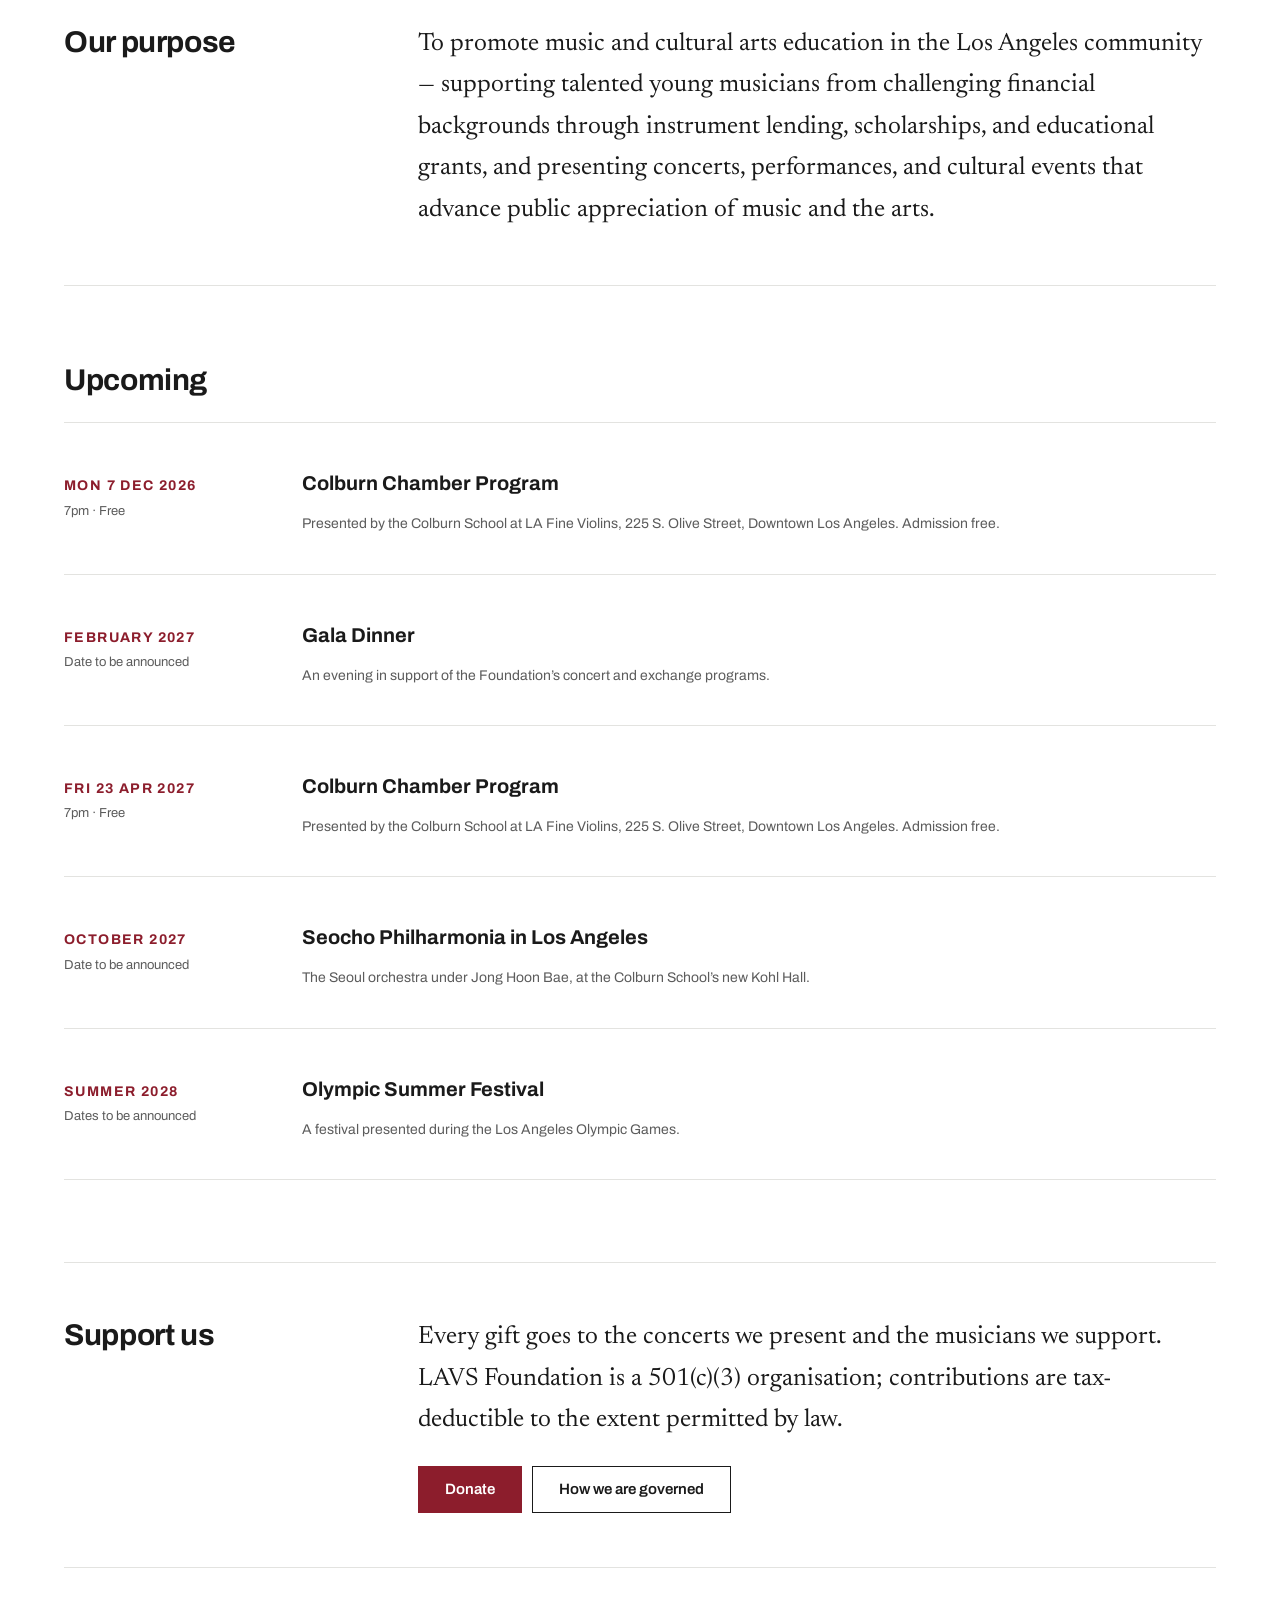
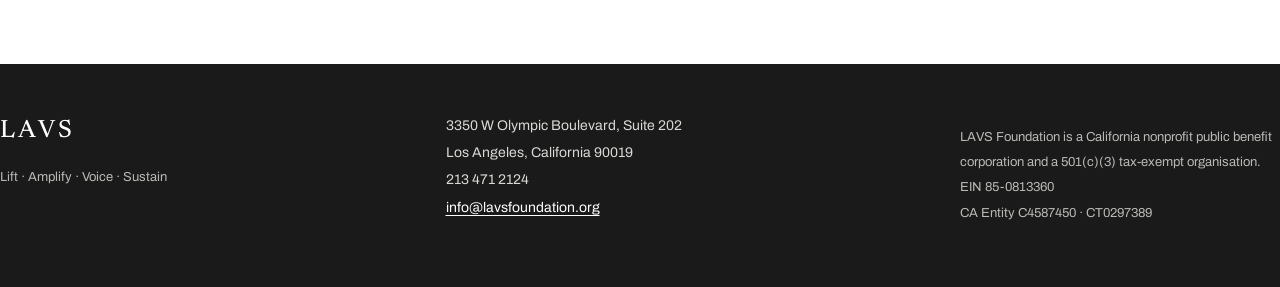
==== commit 00d58814: "Place the curtain call on Concert Series, the evening view on Events The bow at the end of a concert" ====
--- a/index.html
+++ b/index.html
@@ -104,21 +104,25 @@
       </div>
       <div class="cards">
         <article>
+          <div class="card__plate"><img src="images/curtaincall-480.jpg"
+               srcset="images/curtaincall-480.jpg 480w, images/curtaincall-960.jpg 960w"
+               sizes="(min-width: 1024px) 300px, (min-width: 600px) 45vw, 90vw"
+               width="480" height="360" loading="lazy"
+               alt="Three musicians bowing at the end of a concert while the audience applauds"></div>
+          <h3 class="card__t">Concert Series <em>&mdash; in development</em></h3>
+          <p class="card__d">Chamber concerts across Los Angeles, free to attend. We also help bring concerts by partner institutions to venues around the city.</p>
+        </article>
+        <article>
+          <div class="card__plate"><span>[ Photograph ]</span></div>
+          <h3 class="card__t">Los Angeles&ndash;Seoul Exchange <em>&mdash; in development</em></h3>
+          <p class="card__d">Placing young musicians from Los Angeles conservatories as soloists with the Seocho Philharmonia in Seoul.</p>
+        </article>
+        <article>
           <div class="card__plate"><img src="images/concert-480.jpg"
                srcset="images/concert-480.jpg 480w, images/concert-960.jpg 960w"
                sizes="(min-width: 1024px) 300px, (min-width: 600px) 45vw, 90vw"
                width="480" height="360" loading="lazy"
-               alt="A salon concert seen from the street at night, the audience seated beyond lit instrument cases"></div>
-          <h3 class="card__t">Concert Series <em>&mdash; in development</em></h3>
-          <p class="card__d">Chamber concerts across Los Angeles, free to attend. We also help bring concerts by partner institutions to venues around the city.</p>
-        </article>
-        <article>
-          <div class="card__plate"><span>[ Photograph ]</span></div>
-          <h3 class="card__t">Los Angeles&ndash;Seoul Exchange <em>&mdash; in development</em></h3>
-          <p class="card__d">Placing young musicians from Los Angeles conservatories as soloists with the Seocho Philharmonia in Seoul.</p>
-        </article>
-        <article>
-          <div class="card__plate"><span>[ Photograph ]</span></div>
+               alt="An evening gathering seen from the street, guests beyond lit instrument cases"></div>
           <h3 class="card__t">Events</h3>
           <p class="card__d">An annual gala and occasions that bring the city&rsquo;s string community together.</p>
         </article>
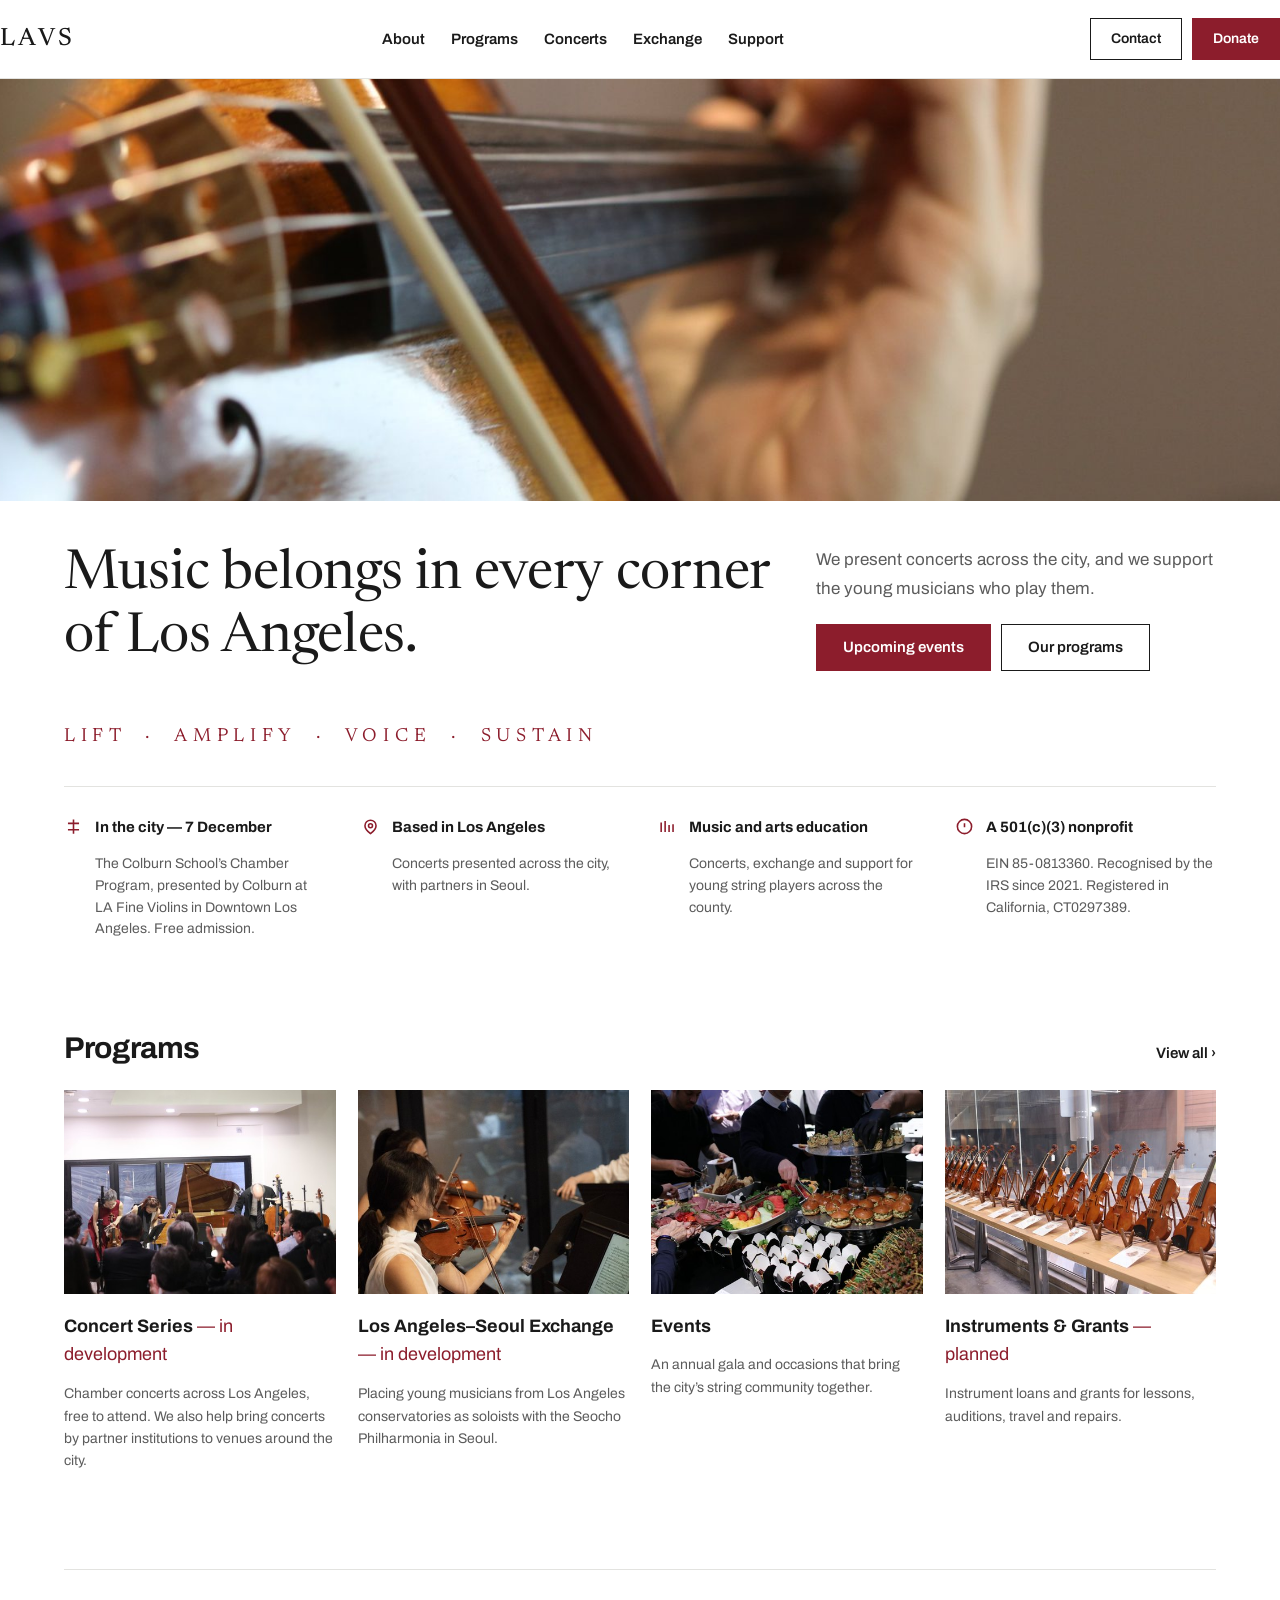
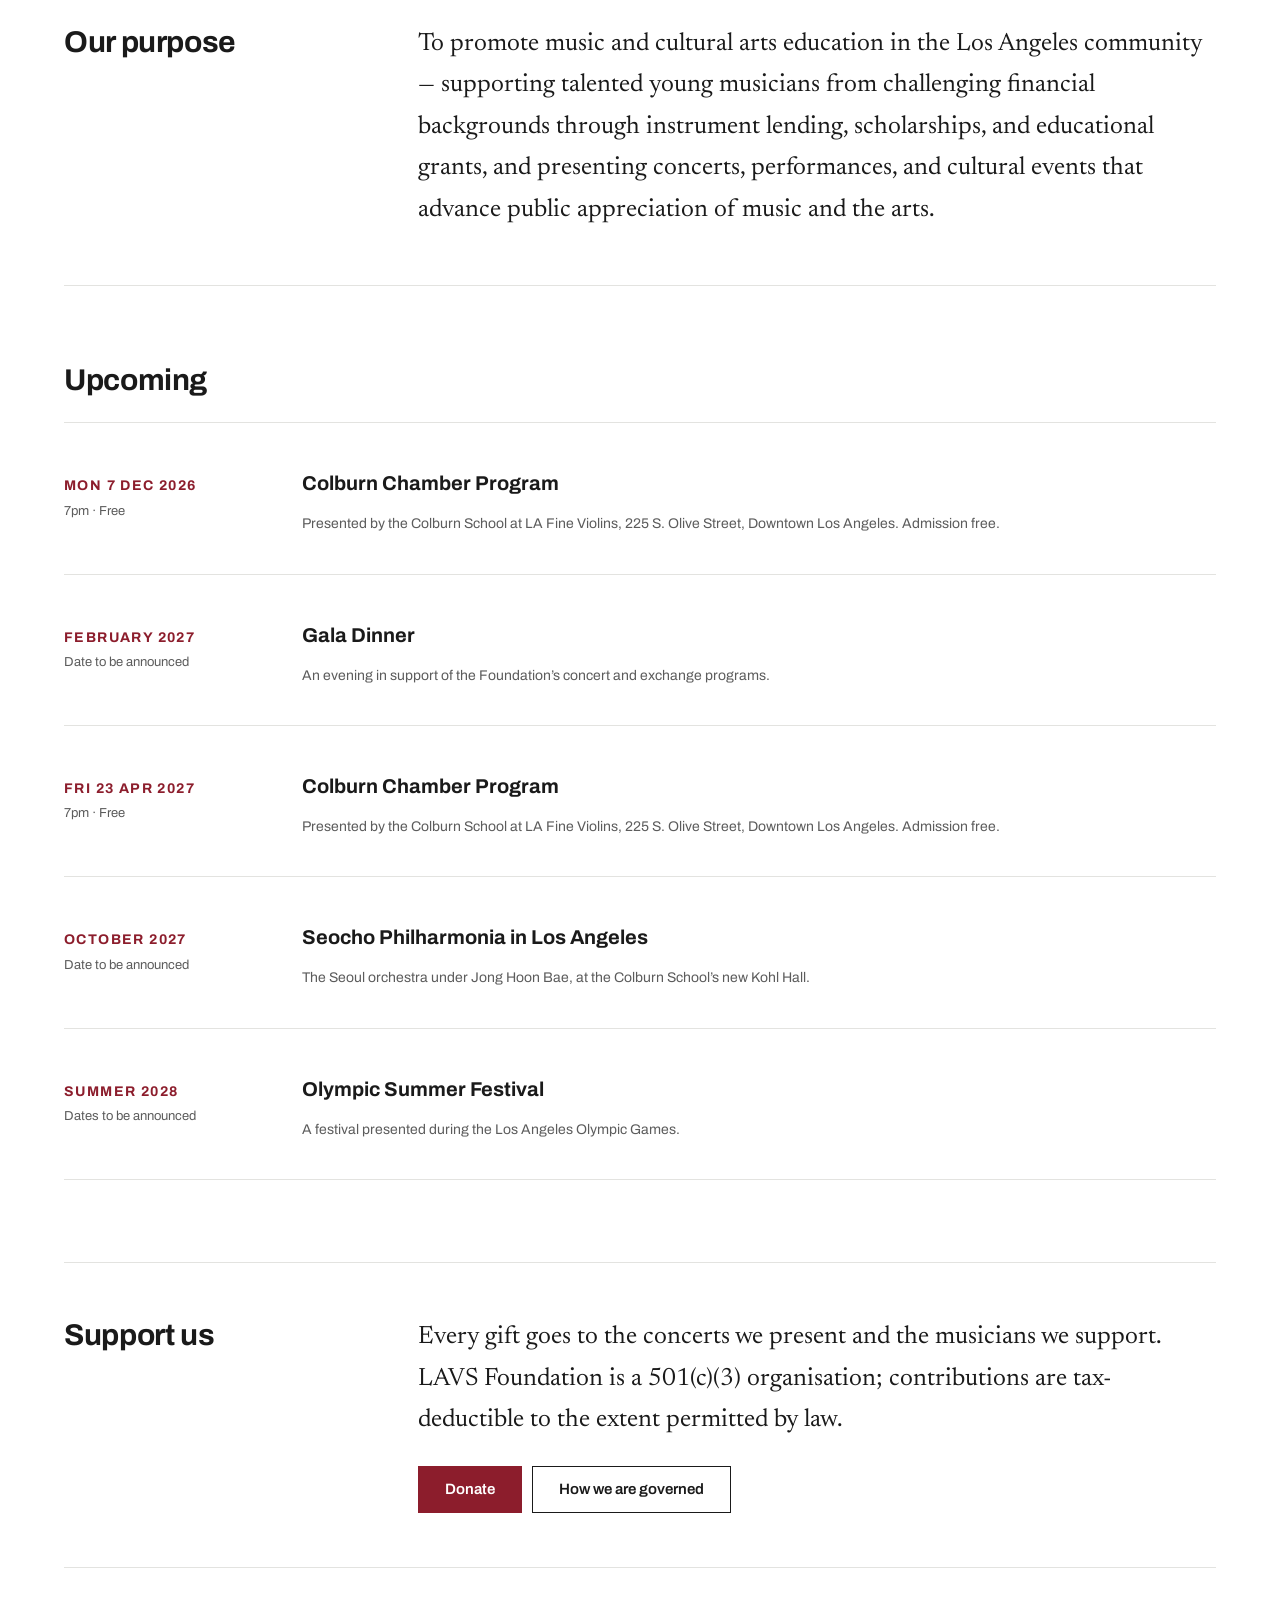
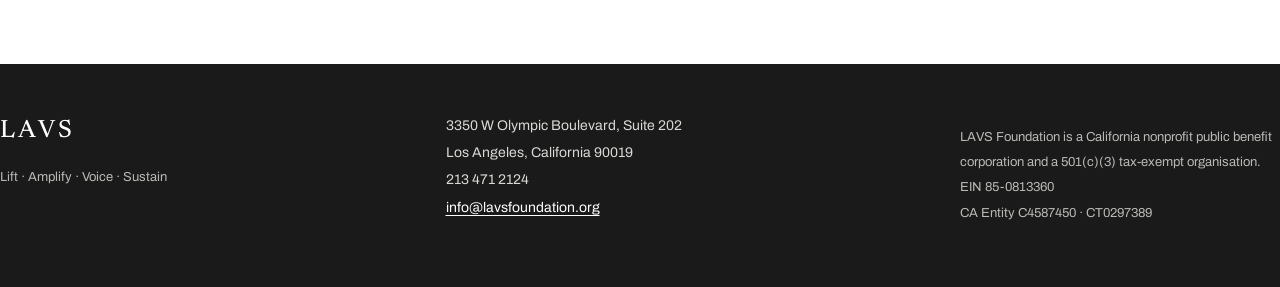
==== commit 1a5367e2: "Fill the last two Programs cards Young violinists for the Seoul exchange, which the card marks as in" ====
--- a/index.html
+++ b/index.html
@@ -113,16 +113,20 @@
           <p class="card__d">Chamber concerts across Los Angeles, free to attend. We also help bring concerts by partner institutions to venues around the city.</p>
         </article>
         <article>
-          <div class="card__plate"><span>[ Photograph ]</span></div>
+          <div class="card__plate"><img src="images/players-480.jpg"
+               srcset="images/players-480.jpg 480w, images/players-960.jpg 960w"
+               sizes="(min-width: 1024px) 300px, (min-width: 600px) 45vw, 90vw"
+               width="480" height="360" loading="lazy"
+               alt="Two young violinists playing at a concert in Los Angeles"></div>
           <h3 class="card__t">Los Angeles&ndash;Seoul Exchange <em>&mdash; in development</em></h3>
           <p class="card__d">Placing young musicians from Los Angeles conservatories as soloists with the Seocho Philharmonia in Seoul.</p>
         </article>
         <article>
-          <div class="card__plate"><img src="images/concert-480.jpg"
-               srcset="images/concert-480.jpg 480w, images/concert-960.jpg 960w"
-               sizes="(min-width: 1024px) 300px, (min-width: 600px) 45vw, 90vw"
-               width="480" height="360" loading="lazy"
-               alt="An evening gathering seen from the street, guests beyond lit instrument cases"></div>
+          <div class="card__plate"><img src="images/reception-480.jpg"
+               srcset="images/reception-480.jpg 480w, images/reception-960.jpg 960w"
+               sizes="(min-width: 1024px) 300px, (min-width: 600px) 45vw, 90vw"
+               width="480" height="360" loading="lazy"
+               alt="Guests serving themselves at a reception after a concert"></div>
           <h3 class="card__t">Events</h3>
           <p class="card__d">An annual gala and occasions that bring the city&rsquo;s string community together.</p>
         </article>
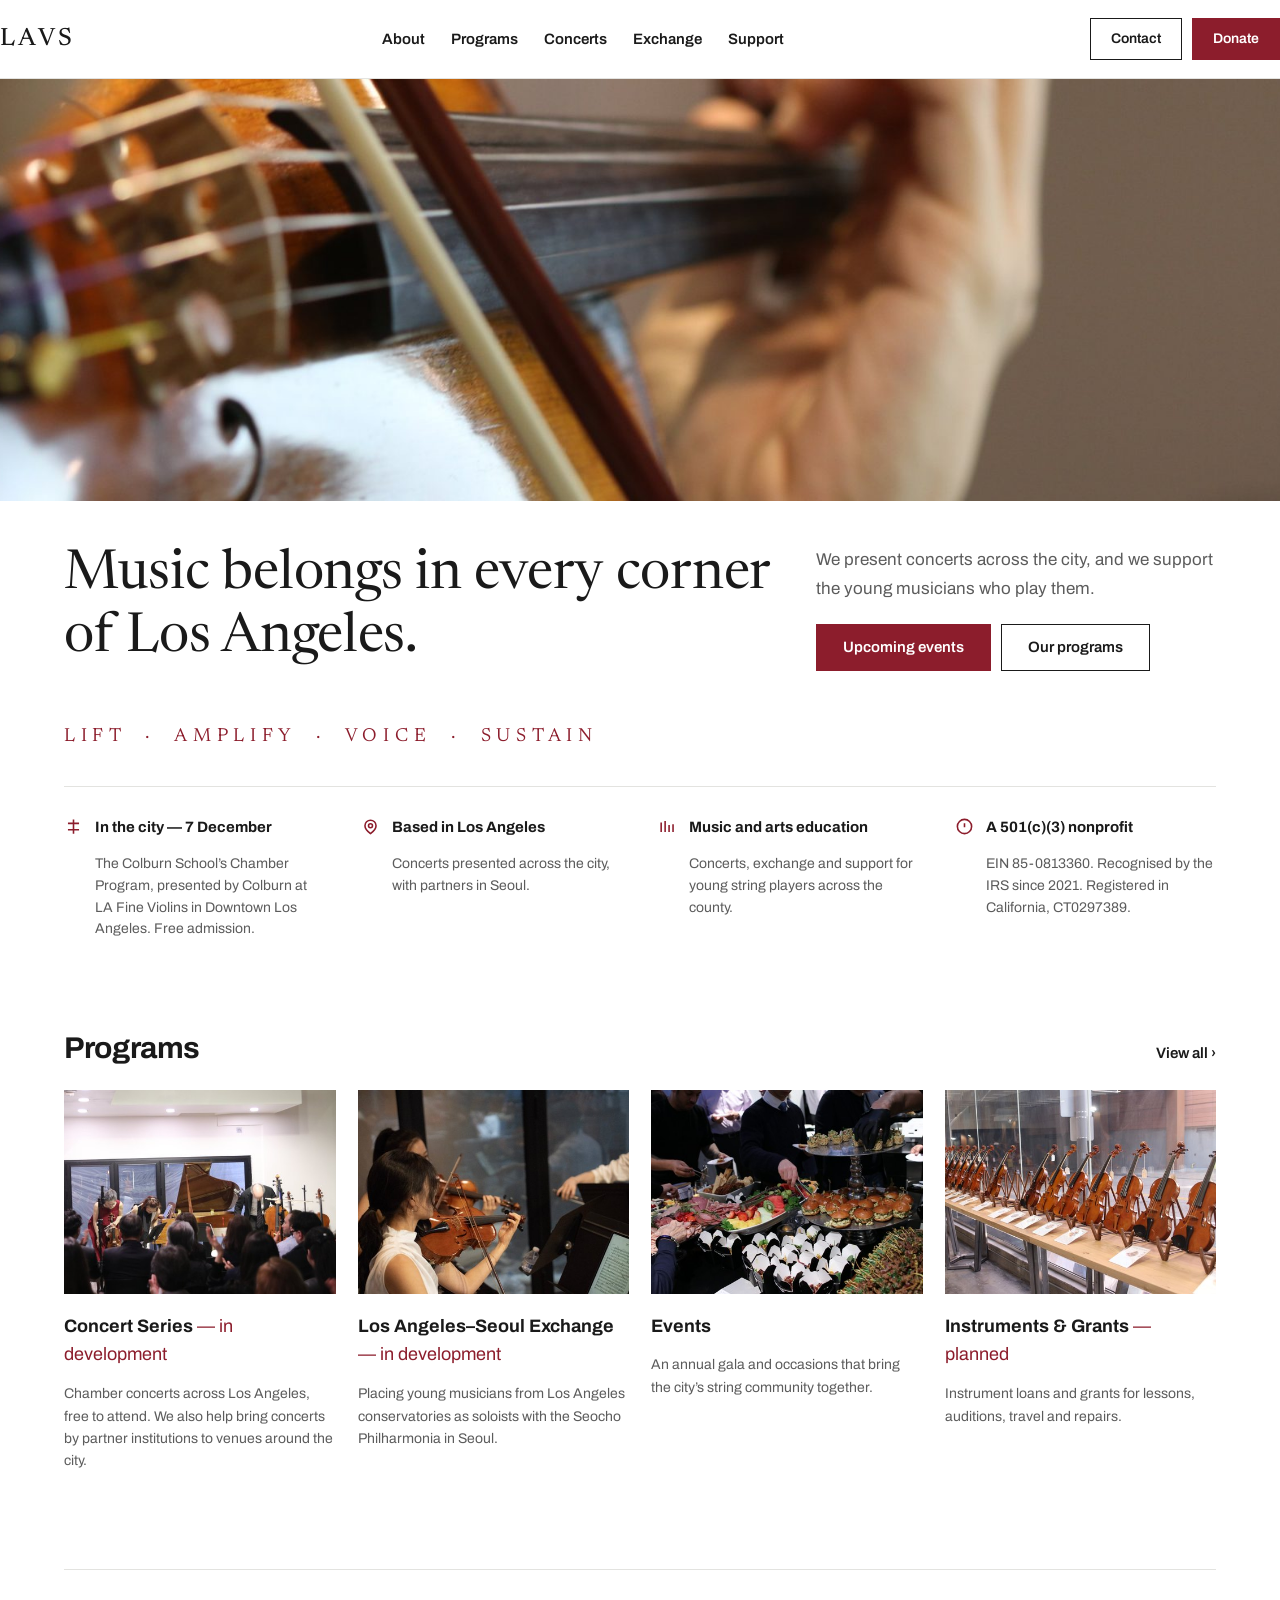
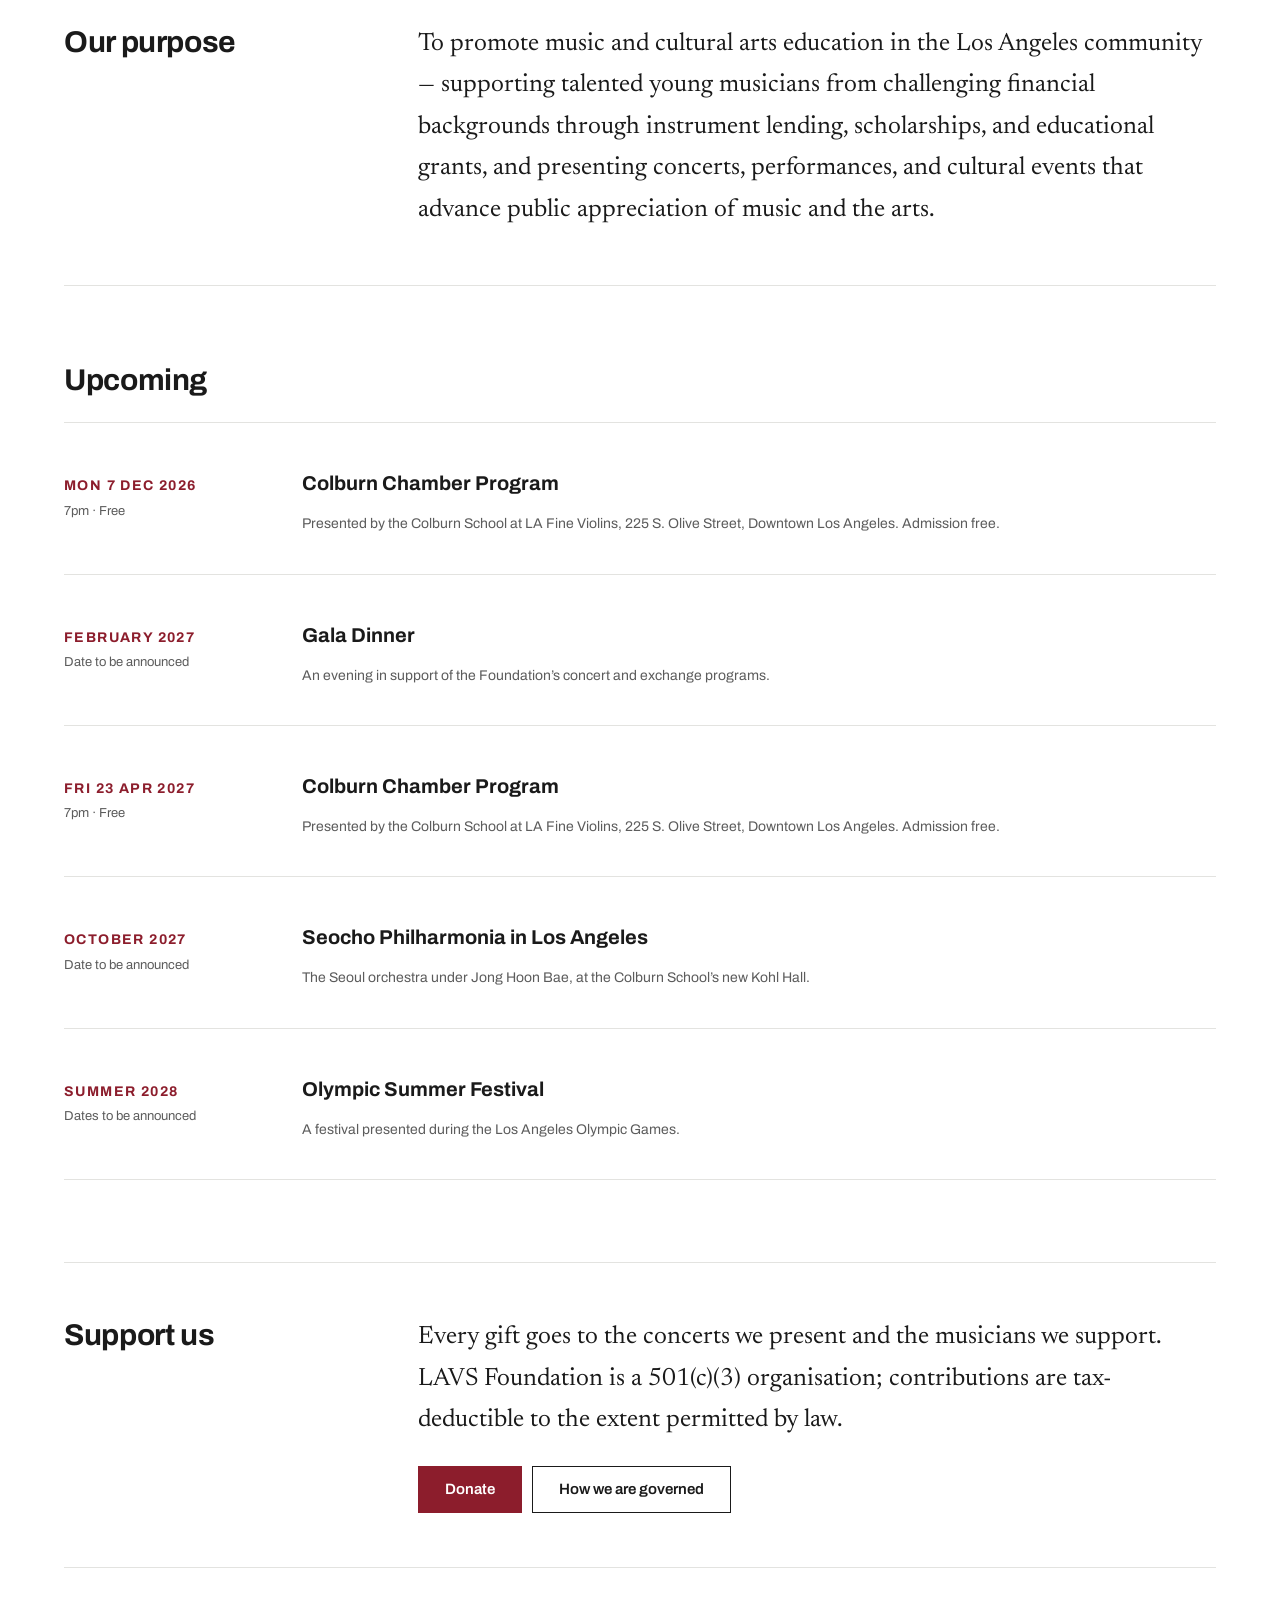
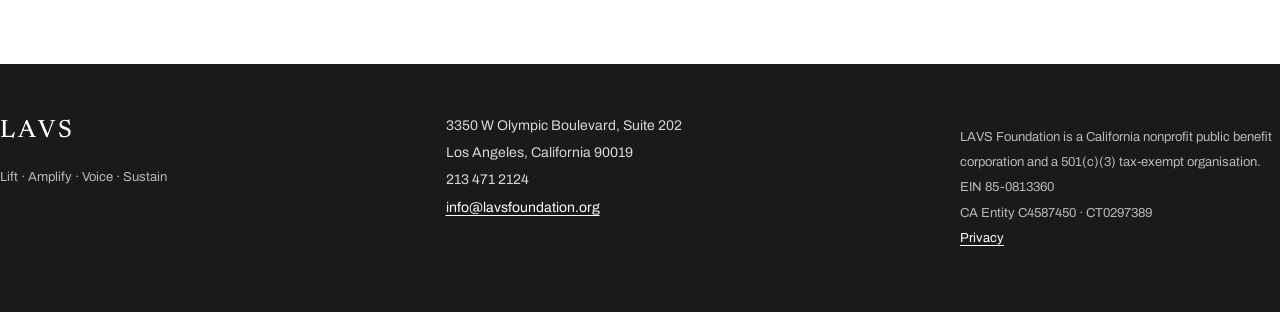
==== commit 6b804609: "Add privacy policy page and footer link Co-Authored-By: Claude Opus 5.5 <noreply@anthropic.com> Clau" ====
--- a/index.html
+++ b/index.html
@@ -1,6 +1,14 @@
 <!doctype html>
 <html lang="en">
 <head>
+<!-- Google tag (gtag.js) -->
+<script async src="https://www.googletagmanager.com/gtag/js?id=G-RJKLTSGVB6"></script>
+<script>
+  window.dataLayer = window.dataLayer || [];
+  function gtag(){dataLayer.push(arguments);}
+  gtag('js', new Date());
+  gtag('config', 'G-RJKLTSGVB6');
+</script>
 <meta charset="utf-8">
 <meta name="viewport" content="width=device-width, initial-scale=1">
 <title>LAVS Foundation — Music belongs in every corner of Los Angeles</title>
@@ -240,7 +248,8 @@
     <p class="foot__legal">
       LAVS Foundation is a California nonprofit public benefit corporation and a 501(c)(3) tax-exempt organisation.<br>
       EIN 85-0813360<br>
-      CA Entity C4587450 &middot; CT0297389
+      CA Entity C4587450 &middot; CT0297389<br>
+      <a href="privacy.html">Privacy</a>
     </p>
   </div>
 </footer>
--- a/styles.css
+++ b/styles.css
@@ -280,8 +280,9 @@
 .person:last-child { border-bottom: 1px solid var(--rule); }
 .person__photo {
   width: 118px; height: 148px; flex-shrink: 0; background: var(--plate);
-  display: flex; align-items: center; justify-content: center;
-}
+  display: flex; align-items: center; justify-content: center; overflow: hidden;
+}
+.person__photo img { width: 100%; height: 100%; object-fit: cover; display: block; }
 .person__photo span {
   font-size: 9px; letter-spacing: 0.18em; text-transform: uppercase; color: var(--muted);
 }
